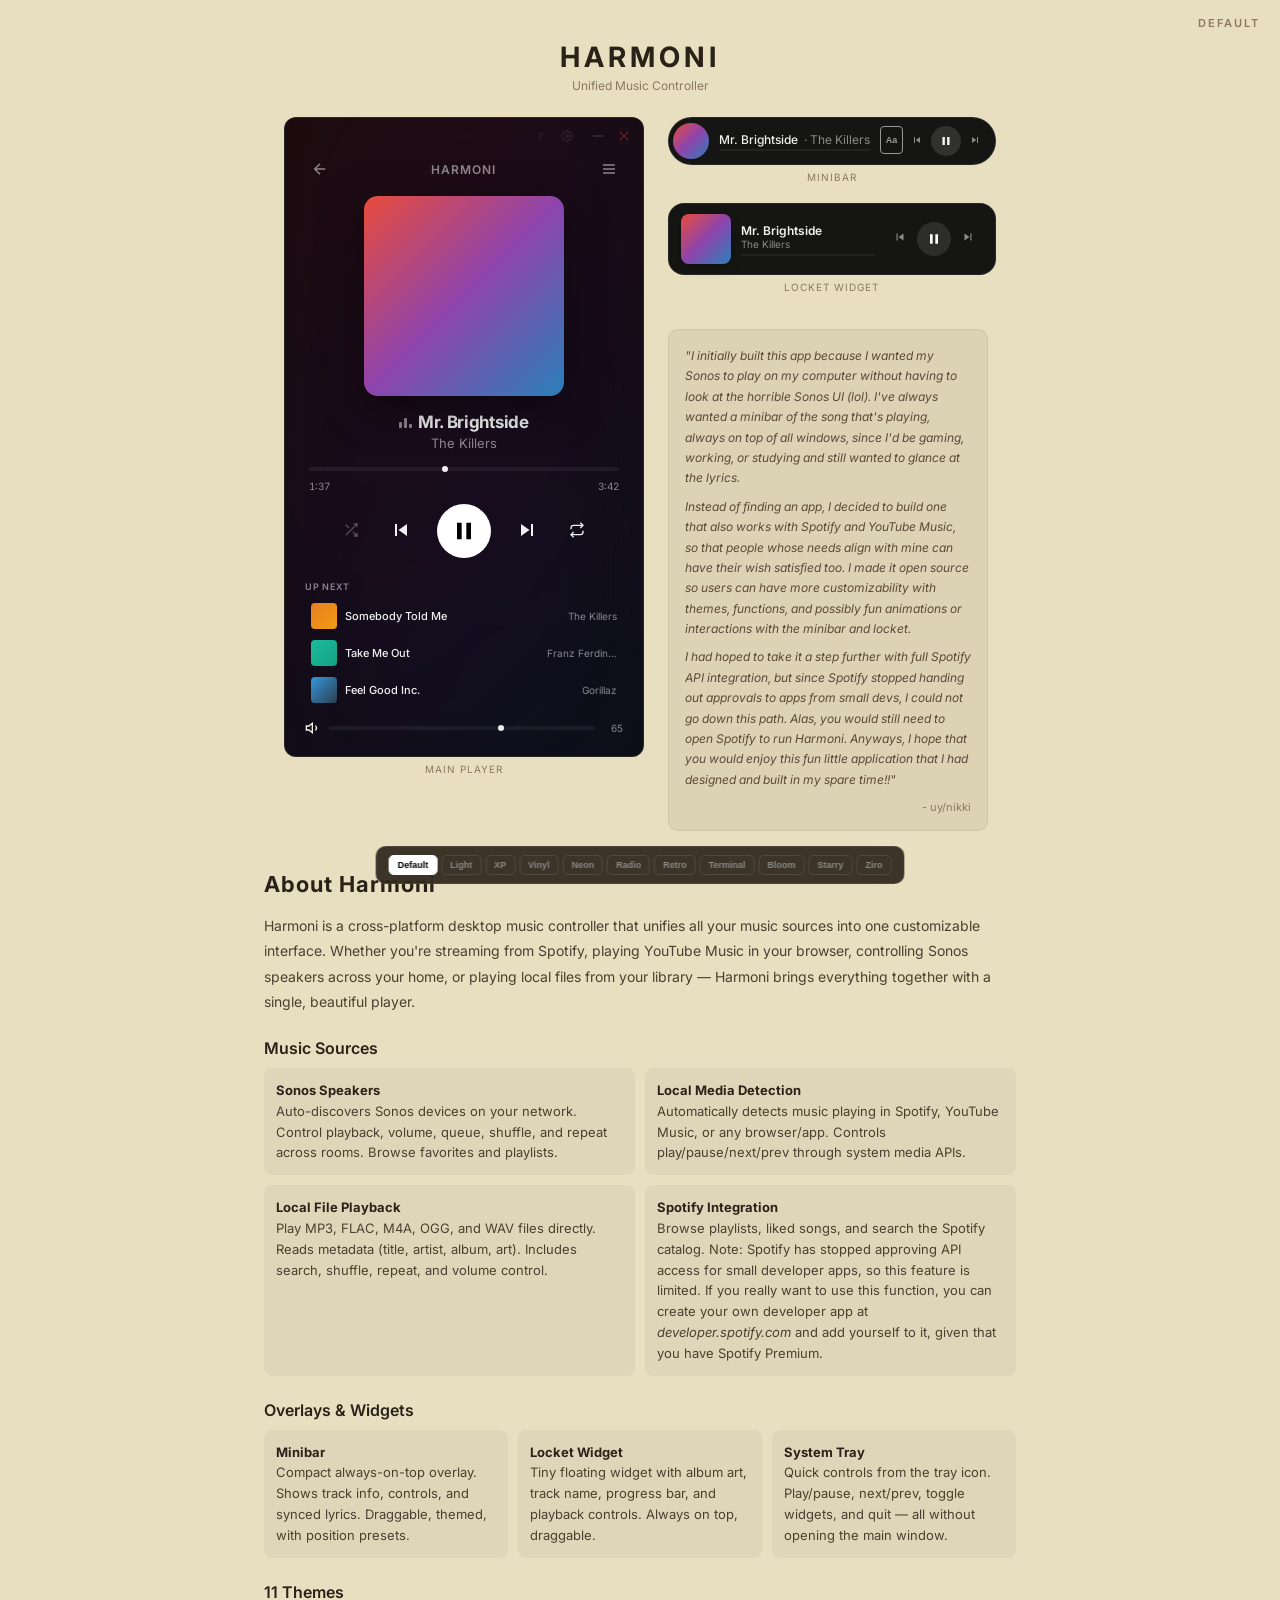
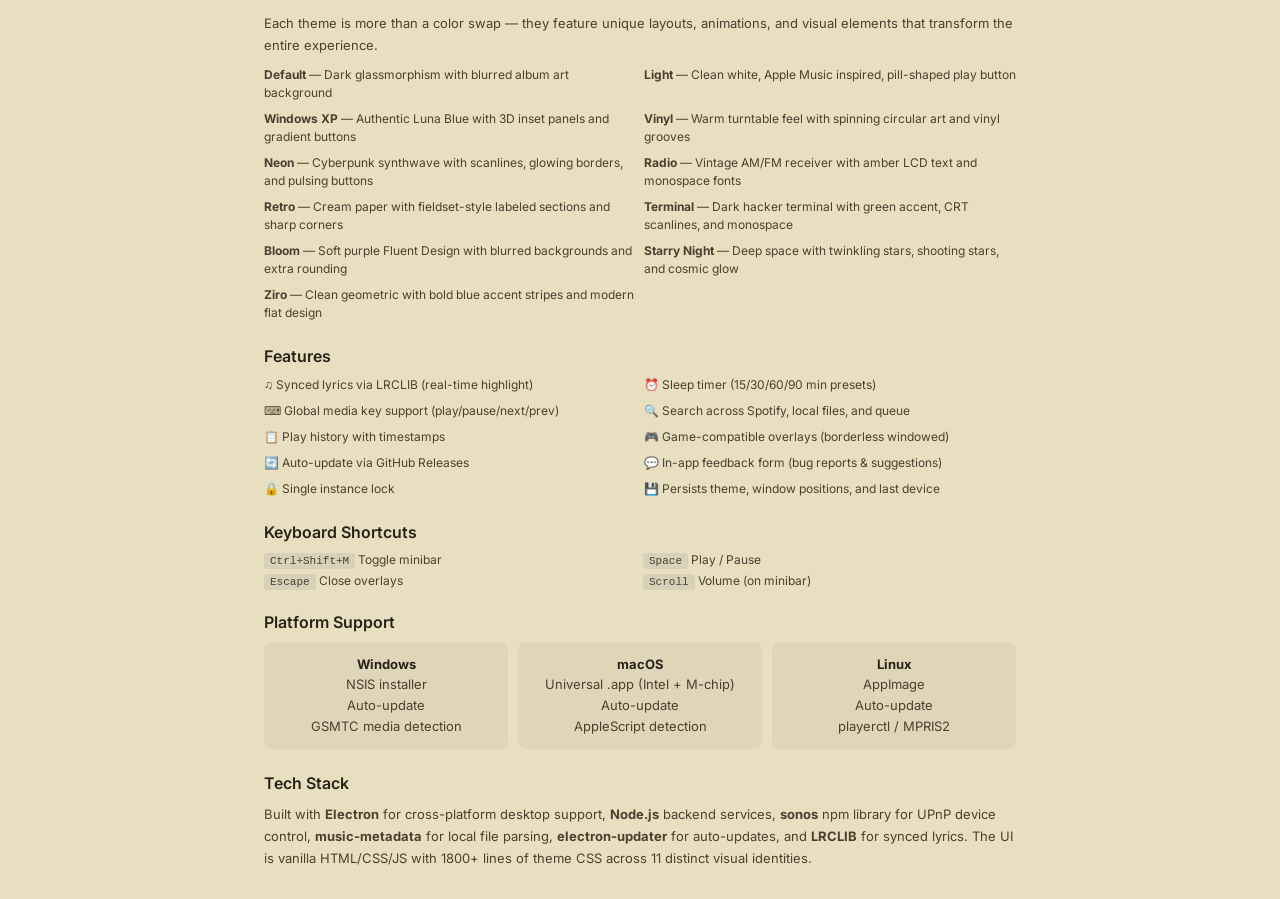
==== demo/index.html @ 30babdef "Add Harmoni project card and demo page - New project card for Harmoni cross-platform music controlle" ====
<!DOCTYPE html>
<html lang="en">
<head>
  <meta charset="UTF-8">
  <meta name="viewport" content="width=device-width, initial-scale=1.0">
  <title>Harmoni — Demo</title>
  <link rel="preconnect" href="https://fonts.googleapis.com">
  <link rel="preconnect" href="https://fonts.gstatic.com" crossorigin>
  <link href="https://fonts.googleapis.com/css2?family=Inter:wght@300;400;500;600;700&family=JetBrains+Mono:wght@400;500;600;700&display=swap" rel="stylesheet">
  <style>
    * { margin: 0; padding: 0; box-sizing: border-box; }

    :root {
      --bg: rgba(10,10,10,0.95); --surface: rgba(255,255,255,0.06); --surface-hover: rgba(255,255,255,0.1);
      --border: rgba(255,255,255,0.08); --text: #f0f0f0; --text-dim: rgba(255,255,255,0.5);
      --play-btn-bg: #fff; --play-btn-color: #000; --font-family: 'Inter', sans-serif;
      --art-radius: 14px; --bar-radius: 24px; --page-bg: #e8dfc0;
    }

    html, body { height: 100%; }
    body {
      font-family: var(--font-family); background: var(--page-bg); color: var(--text);
      display: flex; flex-direction: column; align-items: center;
      min-height: 100vh; padding: 40px 20px; transition: background 0.4s ease;
    }

    /* ── Branding ── */
    .brand { text-align: center; margin-bottom: 24px; }
    .brand h1 { font-size: 28px; font-weight: 700; letter-spacing: 4px; text-transform: uppercase; color: #2a2218; }
    .brand p { font-size: 12px; color: #8a7a60; margin-top: 4px; }

    /* ── Demo Layout ── */
    .demo-container { display: flex; gap: 24px; align-items: flex-start; flex-wrap: wrap; justify-content: center; }
    .demo-label { text-align: center; font-size: 10px; color: #8a7a60; margin-top: 6px; text-transform: uppercase; letter-spacing: 1px; }

    /* ── Transitions ── */
    .player, .minibar, .locket, .brand h1, .brand p, .demo-label {
      transition: all 0.35s ease;
    }

    /* ── Theme Name Display ── */
    .theme-display {
      position: fixed; top: 16px; right: 20px; font-size: 11px; font-weight: 600;
      color: #8a7a60; text-transform: uppercase; letter-spacing: 2px;
    }

    /* ── Main Player ── */
    .player {
      width: 360px; height: 640px; background: var(--bg); border: 1px solid var(--border);
      border-radius: 12px; display: flex; flex-direction: column; overflow: hidden;
      position: relative; backdrop-filter: blur(40px);
    }
    .player-bg {
      position: absolute; inset: 0; background: linear-gradient(135deg,#e74c3c,#8e44ad,#2980b9);
      filter: blur(80px) saturate(1.5) brightness(0.4); transform: scale(1.5); z-index: 0; opacity: 0.6;
    }
    .player-overlay { position: absolute; inset: 0; background: rgba(0,0,0,0.5); z-index: 1; }
    .player-content { position: relative; z-index: 2; display: flex; flex-direction: column; flex: 1; padding: 0 20px 20px; }

    .titlebar {
      display: flex; align-items: center; justify-content: flex-end; height: 36px; padding: 0 6px; flex-shrink: 0;
    }
    .titlebar-btn {
      width: 26px; height: 26px; border: none; background: none; color: var(--text-dim);
      border-radius: 6px; cursor: pointer; display: flex; align-items: center; justify-content: center;
      font-size: 10px; transition: all 0.12s;
    }
    .titlebar-btn:hover { background: var(--surface-hover); color: var(--text); }

    .player-header { display: flex; align-items: center; justify-content: space-between; padding-bottom: 4px; position: relative; }
    .room-name { font-size: 12px; font-weight: 600; color: var(--text-dim); text-transform: uppercase; letter-spacing: 1px; position: absolute; left: 50%; transform: translateX(-50%); }
    .icon-btn { background: none; border: none; color: var(--text-dim); cursor: pointer; padding: 6px; border-radius: 6px; display: flex; align-items: center; justify-content: center; transition: all 0.12s; }
    .icon-btn:hover { color: var(--text); background: var(--surface); }

    .album-art-wrapper { display: flex; justify-content: center; padding: 8px 0 16px; }
    .album-art { width: 200px; height: 200px; border-radius: var(--art-radius); overflow: hidden; box-shadow: 0 12px 40px rgba(0,0,0,0.5); position: relative; }
    .album-art-img { width: 100%; height: 100%; background: linear-gradient(135deg,#e74c3c,#8e44ad,#2980b9); }

    .track-info { text-align: center; padding: 0 8px 4px; }
    .track-title { font-size: 17px; font-weight: 700; letter-spacing: -0.3px; display: flex; align-items: center; justify-content: center; gap: 6px; }
    .track-artist { color: var(--text-dim); font-size: 13px; margin-top: 3px; }

    /* Equalizer bars */
    .eq-bars { display: flex; gap: 2px; align-items: flex-end; height: 12px; }
    .eq-bar { width: 3px; background: var(--text-dim); border-radius: 1px; animation: eq-bounce 0.8s ease-in-out infinite alternate; }
    .eq-bar:nth-child(1) { height: 6px; animation-delay: 0s; }
    .eq-bar:nth-child(2) { height: 10px; animation-delay: 0.2s; }
    .eq-bar:nth-child(3) { height: 4px; animation-delay: 0.4s; }
    @keyframes eq-bounce { 0% { transform: scaleY(0.4); } 100% { transform: scaleY(1); } }
    .paused .eq-bar { animation: none; transform: scaleY(0.3); }

    .progress-section { padding: 0 4px 12px; }
    .slider { -webkit-appearance: none; width: 100%; height: 4px; border-radius: 2px; background: var(--surface); outline: none; }
    .slider::-webkit-slider-thumb { -webkit-appearance: none; width: 6px; height: 6px; border-radius: 50%; background: var(--text); }
    .time-row { display: flex; justify-content: space-between; font-size: 10px; color: var(--text-dim); margin-top: 5px; font-variant-numeric: tabular-nums; }

    .controls { display: flex; align-items: center; justify-content: center; gap: 18px; padding-bottom: 16px; }
    .ctrl-btn { color: var(--text); cursor: pointer; background: none; border: none; padding: 6px; border-radius: 8px; transition: all 0.12s; }
    .ctrl-btn:hover { background: var(--surface); }
    .mode-btn { color: var(--text-dim); opacity: 0.5; cursor: pointer; background: none; border: none; padding: 6px; border-radius: 8px; }
    .mode-btn.active { color: var(--text); opacity: 1; }
    .play-btn {
      width: 54px; height: 54px; border-radius: 50%; background: var(--play-btn-bg); color: var(--play-btn-color);
      border: none; cursor: pointer; display: flex; align-items: center; justify-content: center; transition: all 0.15s;
    }
    .play-btn:hover { transform: scale(1.06); box-shadow: 0 4px 20px rgba(255,255,255,0.15); }

    .up-next { flex: 1; min-height: 0; overflow-y: auto; }
    .up-next-label { font-size: 9px; font-weight: 600; color: var(--text-dim); text-transform: uppercase; letter-spacing: 0.8px; }
    .up-next-list { margin-top: 5px; display: flex; flex-direction: column; gap: 3px; }
    .up-next-item { display: flex; align-items: center; gap: 8px; padding: 4px 6px; border-radius: 6px; cursor: pointer; transition: background 0.12s; }
    .up-next-item:hover { background: var(--surface-hover); }
    .up-next-item-art { width: 26px; height: 26px; border-radius: 4px; overflow: hidden; flex-shrink: 0; }
    .up-next-item-title { font-size: 11px; font-weight: 500; flex: 1; min-width: 0; white-space: nowrap; overflow: hidden; text-overflow: ellipsis; }
    .up-next-item-artist { font-size: 10px; color: var(--text-dim); max-width: 70px; white-space: nowrap; overflow: hidden; text-overflow: ellipsis; }

    .volume-section { display: flex; align-items: center; gap: 8px; margin-top: auto; }
    .vol-label { font-size: 10px; color: var(--text-dim); min-width: 20px; text-align: right; }

    /* ── Minibar ── */
    .minibar {
      height: 48px; display: flex; align-items: center; gap: 10px; padding: 0 6px 0 4px;
      background: var(--bg); border: 1px solid var(--border); border-radius: var(--bar-radius);
      position: relative; min-width: 320px; backdrop-filter: blur(30px); transition: all 0.35s;
    }
    .mini-art { width: 36px; height: 36px; border-radius: 50%; overflow: hidden; background: var(--surface); flex-shrink: 0; }
    .mini-art-img { width: 100%; height: 100%; background: linear-gradient(135deg,#e74c3c,#8e44ad,#2980b9); }
    .mini-info { flex: 1; min-width: 0; }
    .mini-text { font-size: 12px; font-weight: 500; white-space: nowrap; overflow: hidden; text-overflow: ellipsis; }
    .mini-text .artist { color: var(--text-dim); font-weight: 400; }
    .mini-progress { width: 100%; height: 2px; background: var(--surface); margin-top: 2px; border-radius: 1px; overflow: hidden; }
    .mini-progress-fill { height: 100%; width: 0%; background: rgba(255,255,255,0.5); border-radius: 1px; animation: progress-move 12s linear infinite; }
    @keyframes progress-move { 0% { width: 0%; } 100% { width: 100%; } }
    .mini-controls { display: flex; gap: 0; flex-shrink: 0; }
    .mini-btn { width: 28px; height: 28px; border: none; background: none; color: var(--text-dim); cursor: pointer; border-radius: 50%; display: flex; align-items: center; justify-content: center; transition: all 0.1s; }
    .mini-btn:hover { color: var(--text); background: var(--surface); }
    .mini-btn.play { width: 30px; height: 30px; color: #fff; background: rgba(255,255,255,0.12); }
    .mini-btn.aa { font-size: 9px; font-weight: 700; color: var(--text); border: 1.5px solid var(--text); border-radius: 4px; width: auto; padding: 2px 5px; opacity: 0.6; }

    /* ── Locket ── */
    .locket {
      display: flex; align-items: center; gap: 10px; padding: 10px 12px;
      background: var(--bg); border: 1px solid var(--border); border-radius: 16px;
      min-width: 260px; backdrop-filter: blur(30px); transition: all 0.35s;
    }
    .locket-art { width: 50px; height: 50px; border-radius: 8px; overflow: hidden; background: var(--surface); flex-shrink: 0; box-shadow: 0 4px 12px rgba(0,0,0,0.3); }
    .locket-art-img { width: 100%; height: 100%; background: linear-gradient(135deg,#e74c3c,#8e44ad,#2980b9); }
    .locket-info { flex: 1; min-width: 0; }
    .locket-title { font-size: 12px; font-weight: 600; white-space: nowrap; overflow: hidden; text-overflow: ellipsis; }
    .locket-artist { font-size: 10px; color: var(--text-dim); }
    .locket-progress { width: 100%; height: 2px; background: var(--surface); margin-top: 4px; border-radius: 1px; overflow: hidden; }
    .locket-progress-fill { height: 100%; width: 0%; background: var(--text-dim); border-radius: 1px; animation: progress-move 12s linear infinite; }
    .locket-controls { display: flex; gap: 2px; flex-shrink: 0; }
    .locket-btn { width: 30px; height: 30px; border: none; background: none; color: var(--text-dim); cursor: pointer; border-radius: 6px; display: flex; align-items: center; justify-content: center; }
    .locket-btn:hover { color: var(--text); background: rgba(255,255,255,0.1); }
    .locket-btn.play-sm { width: 34px; height: 34px; background: rgba(255,255,255,0.1); border-radius: 50%; color: #fff; }

    /* ── Theme Picker ── */
    .theme-picker-demo {
      position: fixed; bottom: 16px; left: 50%; transform: translateX(-50%);
      background: rgba(42,34,24,0.9); border: 1px solid rgba(255,255,255,0.1);
      border-radius: 10px; padding: 8px 12px; display: flex; gap: 4px;
      backdrop-filter: blur(20px); z-index: 100; flex-wrap: wrap; justify-content: center; max-width: 90%;
    }
    .theme-chip {
      padding: 4px 8px; border-radius: 5px; font-size: 9px; font-weight: 600;
      cursor: pointer; border: 1px solid rgba(255,255,255,0.1);
      background: none; color: #888; transition: all 0.15s; white-space: nowrap;
    }
    .theme-chip:hover { border-color: #fff; color: #fff; }
    .theme-chip.active { background: #fff; color: #000; border-color: #fff; }

    /* ── Animated Progress in Player ── */
    .player .slider { animation: slider-move 12s linear infinite; }
    @keyframes slider-move { 0% { --val: 0; } 100% { --val: 100; } }

    /* ── Scrollbar ── */
    ::-webkit-scrollbar { width: 3px; }
    ::-webkit-scrollbar-track { background: transparent; }
    ::-webkit-scrollbar-thumb { background: rgba(255,255,255,0.1); border-radius: 2px; }

    /* ── Responsive ── */
    @media (max-width: 800px) {
      .demo-container { flex-direction: column; align-items: center; }
      .player { width: 340px; height: 600px; }
      .minibar { min-width: 300px; }
      .locket { min-width: 240px; }
    }
    @media (max-width: 400px) {
      .player { width: 100%; }
      .minibar { min-width: 100%; }
      .locket { min-width: 100%; }
      body { padding: 10px; }
    }

    /* ══ THEMES ══ */

    /* ── Light ── */
    [data-theme="light"] { --bg: #f5f5f7; --surface: #e8e8ec; --surface-hover: #dddde2; --border: #d0d0d5; --text: #1a1a1a; --text-dim: #777; --play-btn-bg: #1a1a1a; --play-btn-color: #fff; --page-bg: #e8dfc0; }
    [data-theme="light"] .player-bg, [data-theme="light"] .player-overlay { display: none; }
    [data-theme="light"] .player { box-shadow: 0 4px 30px rgba(0,0,0,0.1); border-color: #c8c8cc; }
    [data-theme="light"] .album-art { width: 220px; height: 220px; box-shadow: 0 8px 30px rgba(0,0,0,0.12); border: none; }
    [data-theme="light"] .play-btn { border-radius: 16px; width: 72px; height: 44px; }
    [data-theme="light"] .track-info { border-bottom: 1px solid #e0e0e4; padding-bottom: 8px; margin-bottom: 4px; }
    [data-theme="light"] .controls { padding-bottom: 14px; border-bottom: 1px solid #e0e0e4; }
    [data-theme="light"] .ctrl-btn { color: #555; }
    [data-theme="light"] .mode-btn { color: #aaa; }
    [data-theme="light"] .mode-btn.active { color: #1a1a1a; }
    [data-theme="light"] .minibar { background: #fff; border-color: #d0d0d5; box-shadow: 0 2px 12px rgba(0,0,0,0.08); }
    [data-theme="light"] .locket { background: #fff; border-color: #d0d0d5; box-shadow: 0 2px 12px rgba(0,0,0,0.08); }
    [data-theme="light"] .locket-art { border-radius: 8px; }
    [data-theme="light"] .mini-btn.play { background: #1a1a1a; color: #fff; }
    [data-theme="light"] .locket-btn.play-sm { background: #1a1a1a; color: #fff; border-radius: 8px; }
    [data-theme="light"] .mini-btn.aa { color: #000; border-color: #000; }
    [data-theme="light"] .mini-progress-fill { background: #1a1a1a; }
    [data-theme="light"] .locket-progress-fill { background: #1a1a1a; }
    [data-theme="light"] .theme-picker-demo { background: rgba(255,255,255,0.95); border-color: #d0d0d5; }
    [data-theme="light"] .theme-chip { color: #666; border-color: #d0d0d5; }
    [data-theme="light"] .theme-chip.active { background: #1a1a1a; color: #fff; border-color: #1a1a1a; }

    /* ── Windows XP ── */
    [data-theme="xp"] { --bg: #ece9d8; --surface: #fff; --border: #aca899; --text: #000; --text-dim: #4a4a4a; --play-btn-bg: #316ac5; --play-btn-color: #fff; --font-family: 'Tahoma', sans-serif; --art-radius: 0; --bar-radius: 8px; --page-bg: #e8dfc0; }
    [data-theme="xp"] .player-bg, [data-theme="xp"] .player-overlay { display: none; }
    [data-theme="xp"] .titlebar { background: linear-gradient(180deg, #0997ff 0%, #0160d8 20%, #0054e3 50%, #0040c0 80%, #003bb5 100%); }
    [data-theme="xp"] .titlebar-btn { color: #fff; }
    [data-theme="xp"] .player { border: 3px solid #0054e3; border-radius: 8px 8px 4px 4px; box-shadow: 2px 2px 10px rgba(0,0,0,0.35); backdrop-filter: none; }
    [data-theme="xp"] .album-art { border: 2px solid #aca899; border-color: #808080 #fff #fff #808080; border-radius: 0; box-shadow: 1px 1px 0 #404040 inset, -1px -1px 0 #f0efe4 inset; }
    [data-theme="xp"] .play-btn { background: linear-gradient(180deg, #fff 0%, #ece9d8 45%, #d6d0c0 100%); color: #000; border: 1px solid #003399; border-radius: 4px; }
    [data-theme="xp"] .controls { border: 1px solid #d2cfbf; padding: 8px 0; background: linear-gradient(180deg, #f0ede0, #ece9d8); }
    [data-theme="xp"] .slider { background: #dddacc; border-radius: 0; }
    [data-theme="xp"] .slider::-webkit-slider-thumb { background: linear-gradient(180deg, #fff, #d6d0c0); border: 1px solid #808080; border-radius: 2px; width: 8px; height: 16px; }
    [data-theme="xp"] .minibar { background: #ece9d8; border: 2px solid #0054e3; border-radius: 4px; box-shadow: 2px 2px 6px rgba(0,0,0,0.25); backdrop-filter: none; }
    [data-theme="xp"] .locket { background: linear-gradient(180deg, #4a8ad4, #2060b0); border: none; border-radius: 4px; box-shadow: 2px 2px 6px rgba(0,0,0,0.25); }
    [data-theme="xp"] .locket-title { color: #fff; }
    [data-theme="xp"] .locket-artist { color: rgba(255,255,255,0.7); }
    [data-theme="xp"] .locket-btn { color: rgba(255,255,255,0.8); border-radius: 2px; }
    [data-theme="xp"] .locket-btn.play-sm { background: rgba(255,255,255,0.15); border: 1px solid rgba(255,255,255,0.25); border-radius: 2px; }
    [data-theme="xp"] .mini-btn.aa { color: #000; border-color: #000; }
    [data-theme="xp"] .mini-btn.play { background: linear-gradient(180deg, #fff, #d6d0c0); color: #000; border: 1px solid #aca899; border-radius: 3px; }
    [data-theme="xp"] .mini-progress-fill { background: #316ac5; }

    /* ── Vinyl ── */
    [data-theme="vinyl"] { --bg: #2c2218; --surface: #3d3127; --border: #5a4a3a; --text: #f0e0c8; --text-dim: #a08868; --play-btn-bg: #c8a06e; --play-btn-color: #2c2218; --font-family: 'Georgia', serif; --art-radius: 50%; --page-bg: #e8dfc0; }
    [data-theme="vinyl"] .track-title { font-style: italic; font-size: 17px; }
    [data-theme="vinyl"] .track-artist { font-style: italic; }
    [data-theme="vinyl"] .album-art { animation: vinyl-spin 4s linear infinite; border: 4px solid #4a3d32; box-shadow: 0 0 40px rgba(200,160,110,0.08), 0 8px 24px rgba(0,0,0,0.5); }
    @keyframes vinyl-spin { to { transform: rotate(360deg); } }
    [data-theme="vinyl"] .album-art::after { content: ''; position: absolute; inset: 0; border-radius: 50%; background: radial-gradient(circle, transparent 18%, rgba(0,0,0,0.15) 19%, transparent 20%, transparent 38%, rgba(0,0,0,0.08) 39%, transparent 40%, transparent 58%, rgba(0,0,0,0.05) 59%, transparent 60%); pointer-events: none; }
    [data-theme="vinyl"] .album-art::before { content: ''; position: absolute; width: 16px; height: 16px; border-radius: 50%; background: #2c2218; border: 2px solid #5a4a3a; top: 50%; left: 50%; transform: translate(-50%,-50%); z-index: 2; pointer-events: none; }
    [data-theme="vinyl"] .up-next { display: none; }
    [data-theme="vinyl"] .volume-section { margin-top: 12px; }
    [data-theme="vinyl"] .minibar { background: #2c2218; border-color: #5a4a3a; }
    [data-theme="vinyl"] .locket { background: #2c2218; border-color: #5a4a3a; }
    [data-theme="vinyl"] .locket-art { border-radius: 50%; border: 2px solid #5a4a3a; }
    [data-theme="vinyl"] .mini-art { border: 2px solid #5a4a3a; }
    [data-theme="vinyl"] .mini-btn.play { background: #c8a06e; color: #2c2218; }
    [data-theme="vinyl"] .locket-btn.play-sm { background: #c8a06e; color: #2c2218; }
    [data-theme="vinyl"] .mini-progress-fill { background: #c8a06e; }

    /* ── Neon ── */
    [data-theme="neon"] { --bg: #08000f; --surface: #1a0a2a; --border: #3a1a55; --text: #fff; --text-dim: #66cccc; --play-btn-bg: #ff00ff; --play-btn-color: #000; --page-bg: #e8dfc0; }
    [data-theme="neon"] .player { border-color: #4400aa; box-shadow: 0 0 30px rgba(255,0,255,0.08), 0 0 60px rgba(0,255,255,0.04); }
    [data-theme="neon"] .player::after { content: ''; position: absolute; inset: 0; z-index: 3; background: repeating-linear-gradient(0deg, transparent 0px, transparent 2px, rgba(0,0,0,0.15) 2px, rgba(0,0,0,0.15) 4px); pointer-events: none; border-radius: inherit; }
    [data-theme="neon"] .play-btn { box-shadow: 0 0 20px rgba(255,0,255,0.5), 0 0 40px rgba(255,0,255,0.2); animation: neon-pulse 2s ease-in-out infinite; }
    @keyframes neon-pulse { 0%,100% { box-shadow: 0 0 20px rgba(255,0,255,0.5), 0 0 40px rgba(255,0,255,0.2); } 50% { box-shadow: 0 0 30px rgba(255,0,255,0.7), 0 0 60px rgba(255,0,255,0.3); } }
    [data-theme="neon"] .track-title { text-transform: uppercase; letter-spacing: 2px; font-size: 15px; text-shadow: 0 0 10px rgba(0,255,255,0.4); }
    [data-theme="neon"] .track-artist { color: #ff66ff; }
    [data-theme="neon"] .album-art { border: 1px solid #6600cc; animation: neon-art-glow 3s ease-in-out infinite; }
    @keyframes neon-art-glow { 0%,100% { box-shadow: 0 0 20px rgba(0,255,255,0.1), 0 0 40px rgba(255,0,255,0.06); } 50% { box-shadow: 0 0 30px rgba(0,255,255,0.2), 0 0 60px rgba(255,0,255,0.1); } }
    [data-theme="neon"] .mode-btn.active { color: #00ffff; text-shadow: 0 0 8px #00ffff; }
    [data-theme="neon"] .controls { gap: 24px; }
    [data-theme="neon"] .slider::-webkit-slider-thumb { background: #00ffff; box-shadow: 0 0 6px #00ffff; }
    [data-theme="neon"] .minibar { background: #08000f; border-color: #6600cc; box-shadow: 0 0 15px rgba(255,0,255,0.1); animation: neon-bar-glow 3s ease-in-out infinite; }
    @keyframes neon-bar-glow { 0%,100% { box-shadow: 0 0 12px rgba(255,0,255,0.1); } 50% { box-shadow: 0 0 18px rgba(255,0,255,0.18); } }
    [data-theme="neon"] .locket { background: #08000f; border-color: #6600cc; box-shadow: 0 0 12px rgba(255,0,255,0.1); }
    [data-theme="neon"] .mini-btn.play { background: #ff00ff; color: #000; box-shadow: 0 0 10px rgba(255,0,255,0.4); }
    [data-theme="neon"] .locket-btn.play-sm { background: #ff00ff; color: #000; box-shadow: 0 0 8px rgba(255,0,255,0.4); }
    [data-theme="neon"] .mini-progress-fill { background: #00ffff; box-shadow: 0 0 4px #00ffff; }
    [data-theme="neon"] .mini-text { text-shadow: 0 0 6px rgba(0,255,255,0.3); }
    [data-theme="neon"] .locket-title { text-transform: uppercase; letter-spacing: 1px; font-size: 11px; text-shadow: 0 0 6px rgba(0,255,255,0.3); }
    [data-theme="neon"] .locket-artist { color: #ff66ff; }

    /* ── Radio ── */
    [data-theme="radio"] { --bg: #1c1410; --surface: #2e2218; --border: #4a3828; --text: #ffd599; --text-dim: #a08050; --play-btn-bg: #d4900a; --play-btn-color: #1c1410; --font-family: 'Georgia', serif; --art-radius: 50%; --page-bg: #e8dfc0; }
    [data-theme="radio"] .player { background: linear-gradient(180deg, #2a1e14, #1c1410); }
    [data-theme="radio"] .track-title { font-family: 'Courier New', monospace; letter-spacing: 1px; text-shadow: 0 0 8px rgba(255,200,100,0.2); color: #ffcc66; }
    [data-theme="radio"] .track-artist { font-family: 'Courier New', monospace; }
    [data-theme="radio"] .time-row { font-family: 'Courier New', monospace; color: #806030; }
    [data-theme="radio"] .album-art { border: 3px solid #4a3828; box-shadow: 0 0 30px rgba(255,180,60,0.06), inset 0 0 20px rgba(0,0,0,0.3); }
    [data-theme="radio"] .slider { background: #3a2c20; height: 6px; }
    [data-theme="radio"] .slider::-webkit-slider-thumb { background: #ffb43c; box-shadow: 0 0 4px rgba(255,180,60,0.4); width: 6px; height: 14px; border-radius: 2px; }
    [data-theme="radio"] .minibar { background: #1c1410; border-color: #4a3828; }
    [data-theme="radio"] .mini-text { font-family: 'Courier New', monospace; text-shadow: 0 0 4px rgba(255,200,100,0.15); }
    [data-theme="radio"] .locket { background: linear-gradient(180deg, #2a1e14, #1c1410); border-color: #4a3828; box-shadow: inset 0 1px 0 rgba(255,180,60,0.05), 0 4px 12px rgba(0,0,0,0.4); }
    [data-theme="radio"] .locket-title { font-family: 'Courier New', monospace; color: #ffcc66; text-shadow: 0 0 4px rgba(255,200,100,0.15); }
    [data-theme="radio"] .locket-artist { font-family: 'Courier New', monospace; }
    [data-theme="radio"] .mini-btn.play { background: #d4900a; color: #1c1410; }
    [data-theme="radio"] .locket-btn.play-sm { background: #d4900a; color: #1c1410; box-shadow: 0 0 6px rgba(255,180,60,0.15); }
    [data-theme="radio"] .mini-progress-fill { background: #ffb43c; box-shadow: 0 0 4px rgba(255,180,60,0.3); }

    /* ── Retro ── */
    [data-theme="retro"] { --bg: #FFF5D5; --surface: #f0e8c8; --border: #000; --text: #000; --text-dim: #555; --play-btn-bg: #000; --play-btn-color: #FFF5D5; --font-family: 'JetBrains Mono', monospace; --art-radius: 50%; --bar-radius: 0; --page-bg: #e8dfc0; }
    [data-theme="retro"] .player-bg, [data-theme="retro"] .player-overlay { display: none; }
    [data-theme="retro"] .player { border: 2px solid #000; border-radius: 0; backdrop-filter: none; }
    [data-theme="retro"] .play-btn { border-radius: 0; box-shadow: none; }
    [data-theme="retro"] .controls { border: 1px solid #000; padding: 8px 0; margin: 0 -4px 8px; position: relative; }
    [data-theme="retro"] .controls::before { content: 'Playing'; position: absolute; top: -8px; left: 12px; background: #FFF5D5; padding: 0 6px; font-size: 9px; text-transform: uppercase; letter-spacing: 2px; color: #555; }
    [data-theme="retro"] .up-next { border: 1px solid #000; padding: 10px 8px 8px; margin: 0 -4px; position: relative; }
    [data-theme="retro"] .up-next::before { content: 'Up Next'; position: absolute; top: -8px; left: 10px; background: #FFF5D5; padding: 0 6px; font-size: 9px; text-transform: uppercase; letter-spacing: 2px; color: #555; }
    [data-theme="retro"] .up-next-label { display: none; }
    [data-theme="retro"] .track-info { border-bottom: 1px solid #000; padding-bottom: 6px; }
    [data-theme="retro"] .album-art { border: 2px solid #000; }
    [data-theme="retro"] .slider { border-radius: 0; }
    [data-theme="retro"] .slider::-webkit-slider-thumb { border-radius: 0; background: #000; }
    [data-theme="retro"] .icon-btn { border-radius: 0; }
    [data-theme="retro"] .ctrl-btn { border-radius: 0; }
    [data-theme="retro"] .up-next-item-art { border-radius: 0; }
    [data-theme="retro"] .minibar { background: #FFF5D5; border: 2px solid #000; border-radius: 0; backdrop-filter: none; }
    [data-theme="retro"] .locket { background: #FFF5D5; border: 2px solid #000; border-radius: 0; backdrop-filter: none; }
    [data-theme="retro"] .mini-btn.play { background: #000; color: #FFF5D5; border-radius: 0; }
    [data-theme="retro"] .locket-btn.play-sm { background: #000; color: #FFF5D5; border-radius: 0; }
    [data-theme="retro"] .locket-art { border-radius: 0; }
    [data-theme="retro"] .mini-btn.aa { color: #000; border-color: #000; border-radius: 0; }
    [data-theme="retro"] .mini-progress-fill { background: #000; border-radius: 0; }
    [data-theme="retro"] .locket-progress-fill { background: #000; }

    /* ── Terminal ── */
    [data-theme="terminal"] { --bg: #0a0a0a; --surface: #141414; --border: #1db954; --text: #1db954; --text-dim: #0d8a3a; --play-btn-bg: #1db954; --play-btn-color: #000; --font-family: 'JetBrains Mono', monospace; --art-radius: 0; --bar-radius: 0; --page-bg: #e8dfc0; }
    [data-theme="terminal"] .player { border: 1px solid #1db954; border-radius: 0; backdrop-filter: none; box-shadow: 0 0 20px rgba(29,185,84,0.05); }
    [data-theme="terminal"] .player-bg, [data-theme="terminal"] .player-overlay { display: none; }
    [data-theme="terminal"] .player::after { content: ''; position: absolute; inset: 0; z-index: 3; background: repeating-linear-gradient(0deg, transparent 0px, transparent 2px, rgba(0,0,0,0.1) 2px, rgba(0,0,0,0.1) 4px); pointer-events: none; border-radius: inherit; }
    [data-theme="terminal"] .album-art::after { content: ''; position: absolute; inset: 0; background: repeating-linear-gradient(0deg, transparent 0px, transparent 1px, rgba(0,0,0,0.15) 1px, rgba(0,0,0,0.15) 2px); pointer-events: none; }
    [data-theme="terminal"] .track-title { text-shadow: 0 0 8px rgba(29,185,84,0.3); }
    [data-theme="terminal"] .play-btn { box-shadow: 0 0 10px rgba(29,185,84,0.2); border-radius: 0; }
    [data-theme="terminal"] .play-btn:hover { box-shadow: 0 0 20px rgba(29,185,84,0.4); }
    [data-theme="terminal"] .mode-btn.active { color: #1db954; text-shadow: 0 0 6px rgba(29,185,84,0.4); }
    [data-theme="terminal"] .slider::-webkit-slider-thumb { background: #1db954; border-radius: 0; box-shadow: 0 0 4px rgba(29,185,84,0.3); }
    [data-theme="terminal"] .controls { border: 1px solid #1a3a1a; }
    [data-theme="terminal"] .minibar { background: #0a0a0a; border: 1px solid #1db954; border-radius: 0; backdrop-filter: none; box-shadow: 0 0 10px rgba(29,185,84,0.05); }
    [data-theme="terminal"] .mini-text { text-shadow: 0 0 4px rgba(29,185,84,0.2); text-transform: uppercase; letter-spacing: 0.5px; }
    [data-theme="terminal"] .locket { background: #0a0a0a; border: 1px solid #1db954; border-radius: 0; backdrop-filter: none; box-shadow: 0 0 10px rgba(29,185,84,0.05); }
    [data-theme="terminal"] .locket-title { text-shadow: 0 0 4px rgba(29,185,84,0.2); text-transform: uppercase; letter-spacing: 0.5px; }
    [data-theme="terminal"] .mini-btn.play { background: #1db954; color: #000; border-radius: 0; box-shadow: 0 0 6px rgba(29,185,84,0.2); }
    [data-theme="terminal"] .locket-btn.play-sm { background: #1db954; color: #000; border-radius: 0; box-shadow: 0 0 6px rgba(29,185,84,0.2); }
    [data-theme="terminal"] .mini-progress-fill { background: #1db954; box-shadow: 0 0 4px rgba(29,185,84,0.3); }
    [data-theme="terminal"] .locket-art { border-radius: 0; }

    /* ── Bloom ── */
    [data-theme="bloom"] { --bg: #1a1028; --surface: #2a1e3a; --border: #4a3a5a; --text: #e8daf0; --text-dim: #9888aa; --play-btn-bg: #c4a0e8; --play-btn-color: #1a1028; --art-radius: 20px; --page-bg: #e8dfc0; }
    [data-theme="bloom"] .album-art { border-radius: 20px; border: none; box-shadow: 0 12px 40px rgba(196,160,232,0.12); }
    [data-theme="bloom"] .play-btn { box-shadow: 0 4px 20px rgba(196,160,232,0.2); }
    [data-theme="bloom"] .play-btn:hover { box-shadow: 0 6px 28px rgba(196,160,232,0.35); }
    [data-theme="bloom"] .track-artist { color: #c4a0e8; }
    [data-theme="bloom"] .minibar { background: rgba(26,16,40,0.9); border-color: rgba(196,160,232,0.15); border-radius: 28px; box-shadow: 0 4px 20px rgba(196,160,232,0.08); }
    [data-theme="bloom"] .mini-art { border-radius: 14px; }
    [data-theme="bloom"] .locket { background: rgba(26,16,40,0.9); border-color: rgba(196,160,232,0.15); border-radius: 20px; box-shadow: 0 4px 16px rgba(196,160,232,0.06); }
    [data-theme="bloom"] .locket-art { border-radius: 12px; box-shadow: 0 2px 8px rgba(196,160,232,0.1); }
    [data-theme="bloom"] .mini-btn.play { background: #c4a0e8; color: #1a1028; box-shadow: 0 2px 10px rgba(196,160,232,0.2); }
    [data-theme="bloom"] .locket-btn.play-sm { background: #c4a0e8; color: #1a1028; box-shadow: 0 2px 8px rgba(196,160,232,0.2); }
    [data-theme="bloom"] .mini-progress-fill { background: #c4a0e8; }
    [data-theme="bloom"] .up-next-item:hover { border-radius: 8px; }

    /* ── Starry Night ── */
    [data-theme="starry"] { --bg: #0a0a2e; --surface: #151540; --border: #2a2a60; --text: #e8e8ff; --text-dim: #8888bb; --play-btn-bg: #fff; --play-btn-color: #0a0a2e; --page-bg: #e8dfc0; }
    [data-theme="starry"] .player {
      background: radial-gradient(ellipse at 20% 50%, #12124a, #0a0a2e, #06061a);
      position: relative; overflow: hidden;
    }
    [data-theme="starry"] .player-bg, [data-theme="starry"] .player-overlay { display: none; }
    [data-theme="starry"] .player::before {
      content: ''; position: absolute; inset: 0; z-index: 0;
      background-image: radial-gradient(1px 1px at 10% 15%, #fff 50%, transparent 100%), radial-gradient(1px 1px at 25% 35%, #aaccff 50%, transparent 100%), radial-gradient(1px 1px at 40% 10%, #fff 50%, transparent 100%), radial-gradient(1px 1px at 55% 80%, #ffaacc 50%, transparent 100%), radial-gradient(1px 1px at 70% 25%, #fff 50%, transparent 100%), radial-gradient(1px 1px at 85% 60%, #aaccff 50%, transparent 100%), radial-gradient(1px 1px at 15% 70%, #fff 50%, transparent 100%), radial-gradient(1px 1px at 60% 45%, #fff 50%, transparent 100%), radial-gradient(1.5px 1.5px at 45% 55%, #ffaacc 50%, transparent 100%), radial-gradient(1px 1px at 90% 85%, #aaccff 50%, transparent 100%);
      animation: starry-twinkle 4s ease-in-out infinite alternate; pointer-events: none;
    }
    @keyframes starry-twinkle { 0% { opacity: 0.6; } 50% { opacity: 1; } 100% { opacity: 0.7; } }
    [data-theme="starry"] .player::after { content: ''; position: absolute; width: 80px; height: 1px; background: linear-gradient(90deg, transparent, #fff, transparent); top: 15%; left: -80px; animation: shoot-player 6s linear infinite 2s; z-index: 0; pointer-events: none; }
    @keyframes shoot-player { 0% { left: -80px; top: 12%; opacity: 0; } 5% { opacity: 1; } 30% { left: 110%; top: 35%; opacity: 0; } 100% { left: 110%; opacity: 0; } }
    [data-theme="starry"] .play-btn { box-shadow: 0 0 20px rgba(255,255,255,0.15); }
    [data-theme="starry"] .play-btn:hover { box-shadow: 0 0 30px rgba(255,255,255,0.25); }
    [data-theme="starry"] .album-art { box-shadow: 0 8px 30px rgba(0,0,0,0.5), 0 0 40px rgba(170,204,255,0.05); }
    [data-theme="starry"] .slider::-webkit-slider-thumb { box-shadow: 0 0 6px rgba(255,255,255,0.3); }
    [data-theme="starry"] .track-artist { color: #aaccff; }
    [data-theme="starry"] .minibar {
      background: radial-gradient(1px 1px at 10% 30%, #fff 50%, transparent 100%), radial-gradient(1px 1px at 40% 70%, #aaccff 50%, transparent 100%), radial-gradient(1px 1px at 70% 20%, #fff 50%, transparent 100%), radial-gradient(1px 1px at 90% 60%, #ffaacc 50%, transparent 100%), #0a0a2e;
      border-color: #2a2a60; overflow: visible;
    }
    [data-theme="starry"] .locket {
      background: radial-gradient(1px 1px at 15% 40%, #fff 50%, transparent 100%), radial-gradient(1px 1px at 55% 75%, #aaccff 50%, transparent 100%), radial-gradient(1px 1px at 85% 25%, #fff 50%, transparent 100%), #0a0a2e;
      border-color: #2a2a60;
    }
    [data-theme="starry"] .minibar::after { content: ''; position: absolute; width: 40px; height: 1px; background: linear-gradient(90deg, transparent, #fff, transparent); top: 30%; left: -40px; animation: shoot 5s linear infinite 1.5s; pointer-events: none; }
    @keyframes shoot { 0% { left: -40px; top: 25%; opacity: 0; } 5% { opacity: 1; } 35% { left: 110%; top: 75%; opacity: 0; } 100% { left: 110%; opacity: 0; } }
    [data-theme="starry"] .mini-btn.play { box-shadow: 0 0 8px rgba(255,255,255,0.15); }
    [data-theme="starry"] .mini-progress-fill { background: #aaccff; box-shadow: 0 0 4px rgba(170,204,255,0.3); }

    /* ── Ziro ── */
    [data-theme="ziro"] { --bg: #1a1a2e; --surface: #22223a; --border: #3a3a5e; --text: #e8e8f0; --text-dim: #8888aa; --play-btn-bg: #15a4ef; --play-btn-color: #fff; --art-radius: 8px; --page-bg: #e8dfc0; }
    [data-theme="ziro"] .player { border: none; box-shadow: 0 4px 20px rgba(0,0,0,0.3); }
    [data-theme="ziro"] .titlebar { border-bottom: 3px solid #15a4ef; }
    [data-theme="ziro"] .play-btn { border-radius: 8px; width: 54px; height: 54px; box-shadow: 0 2px 12px rgba(21,164,239,0.2); }
    [data-theme="ziro"] .play-btn:hover { box-shadow: 0 4px 20px rgba(21,164,239,0.35); }
    [data-theme="ziro"] .player-bg, [data-theme="ziro"] .player-overlay { display: none; }
    [data-theme="ziro"] .track-artist { color: #15a4ef; }
    [data-theme="ziro"] .controls { border-top: 2px solid #15a4ef; padding-top: 10px; }
    [data-theme="ziro"] .up-next { border-left: 3px solid #15a4ef; padding-left: 10px; }
    [data-theme="ziro"] .slider { height: 5px; }
    [data-theme="ziro"] .minibar { background: #1a1a2e; border: none; border-radius: 10px; box-shadow: 0 2px 10px rgba(0,0,0,0.3); overflow: hidden; }
    [data-theme="ziro"] .minibar::before { content: ''; position: absolute; top: 0; left: 0; right: 0; height: 3px; background: #15a4ef; }
    [data-theme="ziro"] .locket { background: #1a1a2e; border: none; border-radius: 10px; box-shadow: 0 2px 10px rgba(0,0,0,0.3); overflow: hidden; position: relative; }
    [data-theme="ziro"] .locket::before { content: ''; position: absolute; top: 0; left: 0; right: 0; height: 3px; background: #15a4ef; }
    [data-theme="ziro"] .mini-btn.play { background: #15a4ef; color: #fff; border-radius: 6px; }
    [data-theme="ziro"] .locket-btn.play-sm { background: #15a4ef; color: #fff; border-radius: 6px; }
    [data-theme="ziro"] .mini-progress-fill { background: #15a4ef; }
    [data-theme="ziro"] .track-artist { color: #15a4ef; }
  </style>
</head>
<body>
  <!-- Branding -->
  <div class="brand">
    <h1>Harmoni</h1>
    <p>Unified Music Controller</p>
  </div>

  <!-- Theme Display -->
  <div class="theme-display" id="theme-display">DEFAULT</div>

  <div class="demo-container">
    <!-- Main Player -->
    <div>
      <div class="player" id="player">
        <div class="player-bg"></div>
        <div class="player-overlay"></div>
        <div class="titlebar">
          <div class="titlebar-btn">?</div>
          <div class="titlebar-btn"><svg width="12" height="12" viewBox="0 0 24 24" fill="none" stroke="currentColor" stroke-width="2"><circle cx="12" cy="12" r="3"/><path d="M19.4 15a1.65 1.65 0 0 0 .33 1.82l.06.06a2 2 0 0 1-2.83 2.83l-.06-.06a1.65 1.65 0 0 0-1.82-.33 1.65 1.65 0 0 0-1 1.51V21a2 2 0 0 1-4 0v-.09A1.65 1.65 0 0 0 9 19.4a1.65 1.65 0 0 0-1.82.33l-.06.06a2 2 0 0 1-2.83-2.83l.06-.06A1.65 1.65 0 0 0 4.68 15a1.65 1.65 0 0 0-1.51-1H3a2 2 0 0 1 0-4h.09A1.65 1.65 0 0 0 4.6 9a1.65 1.65 0 0 0-.33-1.82l-.06-.06a2 2 0 0 1 2.83-2.83l.06.06A1.65 1.65 0 0 0 9 4.68a1.65 1.65 0 0 0 1-1.51V3a2 2 0 0 1 4 0v.09a1.65 1.65 0 0 0 1 1.51 1.65 1.65 0 0 0 1.82-.33l.06-.06a2 2 0 0 1 2.83 2.83l-.06.06A1.65 1.65 0 0 0 19.4 9a1.65 1.65 0 0 0 1.51 1H21a2 2 0 0 1 0 4h-.09a1.65 1.65 0 0 0-1.51 1z"/></svg></div>
          <span style="width:1px;height:10px;background:var(--border);margin:0 2px;align-self:center"></span>
          <div class="titlebar-btn"><svg width="10" height="10" viewBox="0 0 12 12"><rect y="5" width="12" height="2" fill="currentColor"/></svg></div>
          <div class="titlebar-btn" style="color:#e74c3c"><svg width="10" height="10" viewBox="0 0 12 12" fill="currentColor"><path d="M1.41 0L0 1.41 4.59 6 0 10.59 1.41 12 6 7.41 10.59 12 12 10.59 7.41 6 12 1.41 10.59 0 6 4.59z"/></svg></div>
        </div>
        <div class="player-content">
          <div class="player-header">
            <div class="icon-btn"><svg width="18" height="18" viewBox="0 0 24 24" fill="none" stroke="currentColor" stroke-width="2"><path d="M19 12H5M12 19l-7-7 7-7"/></svg></div>
            <span class="room-name">Harmoni</span>
            <div class="icon-btn"><svg width="16" height="16" viewBox="0 0 24 24" fill="none" stroke="currentColor" stroke-width="2"><line x1="3" y1="12" x2="21" y2="12"/><line x1="3" y1="6" x2="21" y2="6"/><line x1="3" y1="18" x2="21" y2="18"/></svg></div>
          </div>
          <div class="album-art-wrapper">
            <div class="album-art"><div class="album-art-img"></div></div>
          </div>
          <div class="track-info">
            <h2 class="track-title">
              <div class="eq-bars" id="eq-bars"><div class="eq-bar"></div><div class="eq-bar"></div><div class="eq-bar"></div></div>
              Mr. Brightside
            </h2>
            <p class="track-artist">The Killers</p>
          </div>
          <div class="progress-section">
            <input type="range" class="slider" id="progress-slider" min="0" max="100" value="42" disabled>
            <div class="time-row"><span id="time-cur">1:28</span><span>3:42</span></div>
          </div>
          <div class="controls">
            <button class="mode-btn"><svg width="16" height="16" viewBox="0 0 24 24" fill="none" stroke="currentColor" stroke-width="2"><polyline points="16 3 21 3 21 8"/><line x1="4" y1="20" x2="21" y2="3"/><polyline points="21 16 21 21 16 21"/><line x1="15" y1="15" x2="21" y2="21"/><line x1="4" y1="4" x2="9" y2="9"/></svg></button>
            <button class="ctrl-btn"><svg width="24" height="24" viewBox="0 0 24 24" fill="currentColor"><path d="M6 6h2v12H6zm3.5 6l8.5 6V6z"/></svg></button>
            <button class="play-btn" id="play-btn"><svg id="play-icon" width="28" height="28" viewBox="0 0 24 24" fill="currentColor"><path d="M6 19h4V5H6v14zm8-14v14h4V5h-4z"/></svg><svg id="pause-icon" width="28" height="28" viewBox="0 0 24 24" fill="currentColor" style="display:none"><path d="M8 5v14l11-7z"/></svg></button>
            <button class="ctrl-btn"><svg width="24" height="24" viewBox="0 0 24 24" fill="currentColor"><path d="M6 18l8.5-6L6 6v12zM16 6v12h2V6h-2z"/></svg></button>
            <button class="mode-btn active"><svg width="16" height="16" viewBox="0 0 24 24" fill="none" stroke="currentColor" stroke-width="2"><polyline points="17 1 21 5 17 9"/><path d="M3 11V9a4 4 0 0 1 4-4h14"/><polyline points="7 23 3 19 7 15"/><path d="M21 13v2a4 4 0 0 1-4 4H3"/></svg></button>
          </div>
          <div class="up-next">
            <span class="up-next-label">Up Next</span>
            <div class="up-next-list">
              <div class="up-next-item"><div class="up-next-item-art"><div style="width:100%;height:100%;background:linear-gradient(135deg,#e67e22,#f39c12)"></div></div><span class="up-next-item-title">Somebody Told Me</span><span class="up-next-item-artist">The Killers</span></div>
              <div class="up-next-item"><div class="up-next-item-art"><div style="width:100%;height:100%;background:linear-gradient(135deg,#1abc9c,#16a085)"></div></div><span class="up-next-item-title">Take Me Out</span><span class="up-next-item-artist">Franz Ferdinand</span></div>
              <div class="up-next-item"><div class="up-next-item-art"><div style="width:100%;height:100%;background:linear-gradient(135deg,#3498db,#2c3e50)"></div></div><span class="up-next-item-title">Feel Good Inc.</span><span class="up-next-item-artist">Gorillaz</span></div>
            </div>
          </div>
          <div class="volume-section">
            <svg width="16" height="16" viewBox="0 0 24 24" fill="none" stroke="currentColor" stroke-width="2"><polygon points="11 5 6 9 2 9 2 15 6 15 11 19 11 5"/><path d="M15.54 8.46a5 5 0 0 1 0 7.07"/></svg>
            <input type="range" class="slider" min="0" max="100" value="65" style="flex:1">
            <span class="vol-label">65</span>
          </div>
        </div>
      </div>
      <div class="demo-label">Main Player</div>
    </div>

    <!-- Widgets -->
    <div style="display:flex;flex-direction:column;gap:20px">
      <div>
        <div class="minibar" id="minibar">
          <div class="mini-art"><div class="mini-art-img"></div></div>
          <div class="mini-info">
            <div class="mini-text">Mr. Brightside &nbsp;<span class="artist">· The Killers</span></div>
            <div class="mini-progress"><div class="mini-progress-fill"></div></div>
          </div>
          <div class="mini-controls">
            <button class="mini-btn aa">Aa</button>
            <button class="mini-btn"><svg width="12" height="12" viewBox="0 0 24 24" fill="currentColor"><path d="M6 6h2v12H6zm3.5 6l8.5 6V6z"/></svg></button>
            <button class="mini-btn play"><svg width="14" height="14" viewBox="0 0 24 24" fill="currentColor"><path d="M6 19h4V5H6v14zm8-14v14h4V5h-4z"/></svg></button>
            <button class="mini-btn"><svg width="12" height="12" viewBox="0 0 24 24" fill="currentColor"><path d="M6 18l8.5-6L6 6v12zM16 6v12h2V6h-2z"/></svg></button>
          </div>
        </div>
        <div class="demo-label">Minibar</div>
      </div>
      <div>
        <div class="locket" id="locket">
          <div class="locket-art"><div class="locket-art-img"></div></div>
          <div class="locket-info">
            <div class="locket-title">Mr. Brightside</div>
            <div class="locket-artist">The Killers</div>
            <div class="locket-progress"><div class="locket-progress-fill"></div></div>
          </div>
          <div class="locket-controls">
            <button class="locket-btn"><svg width="14" height="14" viewBox="0 0 24 24" fill="currentColor"><path d="M6 6h2v12H6zm3.5 6l8.5 6V6z"/></svg></button>
            <button class="locket-btn play-sm"><svg width="16" height="16" viewBox="0 0 24 24" fill="currentColor"><path d="M6 19h4V5H6v14zm8-14v14h4V5h-4z"/></svg></button>
            <button class="locket-btn"><svg width="14" height="14" viewBox="0 0 24 24" fill="currentColor"><path d="M6 18l8.5-6L6 6v12zM16 6v12h2V6h-2z"/></svg></button>
          </div>
        </div>
        <div class="demo-label">Locket Widget</div>
      </div>

      <!-- Story -->
      <div style="max-width:320px;margin-top:16px;padding:16px;background:rgba(42,34,24,0.06);border-radius:10px;border:1px solid rgba(42,34,24,0.08)">
        <p style="font-size:12px;line-height:1.7;color:#5a4a38;font-style:italic">
          "I initially built this app because I wanted my Sonos to play on my computer without having to look at the horrible Sonos UI (lol). I've always wanted a minibar of the song that's playing, always on top of all windows, since I'd be gaming, working, or studying and still wanted to glance at the lyrics.
        </p>
        <p style="font-size:12px;line-height:1.7;color:#5a4a38;font-style:italic;margin-top:8px">
          Instead of finding an app, I decided to build one that also works with Spotify and YouTube Music, so that people whose needs align with mine can have their wish satisfied too. I made it open source so users can have more customizability with themes, functions, and possibly fun animations or interactions with the minibar and locket.
        </p>
        <p style="font-size:12px;line-height:1.7;color:#5a4a38;font-style:italic;margin-top:8px">
          I had hoped to take it a step further with full Spotify API integration, but since Spotify stopped handing out approvals to apps from small devs, I could not go down this path. Alas, you would still need to open Spotify to run Harmoni. Anyways, I hope that you would enjoy this fun little application that I had designed and built in my spare time!!"
        </p>
        <p style="font-size:11px;color:#8a7a60;margin-top:10px;text-align:right">- uy/nikki</p>
      </div>
    </div>
  </div>

  <!-- Description -->
  <div style="max-width:800px;margin:40px auto 20px;padding:0 24px;color:#2a2218;font-family:'Inter',sans-serif">
    <h2 style="font-size:22px;font-weight:700;margin-bottom:16px;letter-spacing:1px">About Harmoni</h2>
    <p style="font-size:14px;line-height:1.8;color:#4a4030;margin-bottom:16px">
      Harmoni is a cross-platform desktop music controller that unifies all your music sources into one customizable interface. Whether you're streaming from Spotify, playing YouTube Music in your browser, controlling Sonos speakers across your home, or playing local files from your library — Harmoni brings everything together with a single, beautiful player.
    </p>

    <h3 style="font-size:16px;font-weight:600;margin:24px 0 10px;color:#2a2218">Music Sources</h3>
    <div style="display:grid;grid-template-columns:1fr 1fr;gap:10px;font-size:13px;color:#4a4030;line-height:1.6">
      <div style="background:rgba(0,0,0,0.04);padding:12px;border-radius:8px">
        <strong style="color:#2a2218">Sonos Speakers</strong><br>
        Auto-discovers Sonos devices on your network. Control playback, volume, queue, shuffle, and repeat across rooms. Browse favorites and playlists.
      </div>
      <div style="background:rgba(0,0,0,0.04);padding:12px;border-radius:8px">
        <strong style="color:#2a2218">Local Media Detection</strong><br>
        Automatically detects music playing in Spotify, YouTube Music, or any browser/app. Controls play/pause/next/prev through system media APIs.
      </div>
      <div style="background:rgba(0,0,0,0.04);padding:12px;border-radius:8px">
        <strong style="color:#2a2218">Local File Playback</strong><br>
        Play MP3, FLAC, M4A, OGG, and WAV files directly. Reads metadata (title, artist, album, art). Includes search, shuffle, repeat, and volume control.
      </div>
      <div style="background:rgba(0,0,0,0.04);padding:12px;border-radius:8px">
        <strong style="color:#2a2218">Spotify Integration</strong><br>
        Browse playlists, liked songs, and search the Spotify catalog. Note: Spotify has stopped approving API access for small developer apps, so this feature is limited. If you really want to use this function, you can create your own developer app at <em>developer.spotify.com</em> and add yourself to it, given that you have Spotify Premium.
      </div>
    </div>

    <h3 style="font-size:16px;font-weight:600;margin:24px 0 10px;color:#2a2218">Overlays & Widgets</h3>
    <div style="display:grid;grid-template-columns:1fr 1fr 1fr;gap:10px;font-size:13px;color:#4a4030;line-height:1.6">
      <div style="background:rgba(0,0,0,0.04);padding:12px;border-radius:8px">
        <strong style="color:#2a2218">Minibar</strong><br>
        Compact always-on-top overlay. Shows track info, controls, and synced lyrics. Draggable, themed, with position presets.
      </div>
      <div style="background:rgba(0,0,0,0.04);padding:12px;border-radius:8px">
        <strong style="color:#2a2218">Locket Widget</strong><br>
        Tiny floating widget with album art, track name, progress bar, and playback controls. Always on top, draggable.
      </div>
      <div style="background:rgba(0,0,0,0.04);padding:12px;border-radius:8px">
        <strong style="color:#2a2218">System Tray</strong><br>
        Quick controls from the tray icon. Play/pause, next/prev, toggle widgets, and quit — all without opening the main window.
      </div>
    </div>

    <h3 style="font-size:16px;font-weight:600;margin:24px 0 10px;color:#2a2218">11 Themes</h3>
    <p style="font-size:13px;line-height:1.7;color:#4a4030;margin-bottom:10px">
      Each theme is more than a color swap — they feature unique layouts, animations, and visual elements that transform the entire experience.
    </p>
    <div style="display:grid;grid-template-columns:1fr 1fr;gap:8px;font-size:12px;color:#4a4030;line-height:1.5">
      <div><strong>Default</strong> — Dark glassmorphism with blurred album art background</div>
      <div><strong>Light</strong> — Clean white, Apple Music inspired, pill-shaped play button</div>
      <div><strong>Windows XP</strong> — Authentic Luna Blue with 3D inset panels and gradient buttons</div>
      <div><strong>Vinyl</strong> — Warm turntable feel with spinning circular art and vinyl grooves</div>
      <div><strong>Neon</strong> — Cyberpunk synthwave with scanlines, glowing borders, and pulsing buttons</div>
      <div><strong>Radio</strong> — Vintage AM/FM receiver with amber LCD text and monospace fonts</div>
      <div><strong>Retro</strong> — Cream paper with fieldset-style labeled sections and sharp corners</div>
      <div><strong>Terminal</strong> — Dark hacker terminal with green accent, CRT scanlines, and monospace</div>
      <div><strong>Bloom</strong> — Soft purple Fluent Design with blurred backgrounds and extra rounding</div>
      <div><strong>Starry Night</strong> — Deep space with twinkling stars, shooting stars, and cosmic glow</div>
      <div><strong>Ziro</strong> — Clean geometric with bold blue accent stripes and modern flat design</div>
    </div>

    <h3 style="font-size:16px;font-weight:600;margin:24px 0 10px;color:#2a2218">Features</h3>
    <div style="display:grid;grid-template-columns:1fr 1fr;gap:8px;font-size:12px;color:#4a4030;line-height:1.5">
      <div>&#x266B; Synced lyrics via LRCLIB (real-time highlight)</div>
      <div>&#x23F0; Sleep timer (15/30/60/90 min presets)</div>
      <div>&#x2328; Global media key support (play/pause/next/prev)</div>
      <div>&#x1F50D; Search across Spotify, local files, and queue</div>
      <div>&#x1F4CB; Play history with timestamps</div>
      <div>&#x1F3AE; Game-compatible overlays (borderless windowed)</div>
      <div>&#x1F504; Auto-update via GitHub Releases</div>
      <div>&#x1F4AC; In-app feedback form (bug reports & suggestions)</div>
      <div>&#x1F512; Single instance lock</div>
      <div>&#x1F4BE; Persists theme, window positions, and last device</div>
    </div>

    <h3 style="font-size:16px;font-weight:600;margin:24px 0 10px;color:#2a2218">Keyboard Shortcuts</h3>
    <div style="display:grid;grid-template-columns:1fr 1fr;gap:6px;font-size:12px;color:#4a4030">
      <div><kbd style="background:#d8d0b8;padding:2px 6px;border-radius:3px;font-size:11px">Ctrl+Shift+M</kbd> Toggle minibar</div>
      <div><kbd style="background:#d8d0b8;padding:2px 6px;border-radius:3px;font-size:11px">Space</kbd> Play / Pause</div>
      <div><kbd style="background:#d8d0b8;padding:2px 6px;border-radius:3px;font-size:11px">Escape</kbd> Close overlays</div>
      <div><kbd style="background:#d8d0b8;padding:2px 6px;border-radius:3px;font-size:11px">Scroll</kbd> Volume (on minibar)</div>
    </div>

    <h3 style="font-size:16px;font-weight:600;margin:24px 0 10px;color:#2a2218">Platform Support</h3>
    <div style="display:grid;grid-template-columns:1fr 1fr 1fr;gap:10px;font-size:13px;color:#4a4030;line-height:1.6">
      <div style="background:rgba(0,0,0,0.04);padding:12px;border-radius:8px;text-align:center">
        <strong style="color:#2a2218">Windows</strong><br>
        NSIS installer<br>Auto-update<br>GSMTC media detection
      </div>
      <div style="background:rgba(0,0,0,0.04);padding:12px;border-radius:8px;text-align:center">
        <strong style="color:#2a2218">macOS</strong><br>
        Universal .app (Intel + M-chip)<br>Auto-update<br>AppleScript detection
      </div>
      <div style="background:rgba(0,0,0,0.04);padding:12px;border-radius:8px;text-align:center">
        <strong style="color:#2a2218">Linux</strong><br>
        AppImage<br>Auto-update<br>playerctl / MPRIS2
      </div>
    </div>

    <h3 style="font-size:16px;font-weight:600;margin:24px 0 10px;color:#2a2218">Tech Stack</h3>
    <p style="font-size:13px;line-height:1.7;color:#4a4030;margin-bottom:30px">
      Built with <strong>Electron</strong> for cross-platform desktop support, <strong>Node.js</strong> backend services, <strong>sonos</strong> npm library for UPnP device control, <strong>music-metadata</strong> for local file parsing, <strong>electron-updater</strong> for auto-updates, and <strong>LRCLIB</strong> for synced lyrics. The UI is vanilla HTML/CSS/JS with 1800+ lines of theme CSS across 11 distinct visual identities.
    </p>
  </div>

  <!-- Theme Picker -->
  <div class="theme-picker-demo">
    <button class="theme-chip active" data-theme="default">Default</button>
    <button class="theme-chip" data-theme="light">Light</button>
    <button class="theme-chip" data-theme="xp">XP</button>
    <button class="theme-chip" data-theme="vinyl">Vinyl</button>
    <button class="theme-chip" data-theme="neon">Neon</button>
    <button class="theme-chip" data-theme="radio">Radio</button>
    <button class="theme-chip" data-theme="retro">Retro</button>
    <button class="theme-chip" data-theme="terminal">Terminal</button>
    <button class="theme-chip" data-theme="bloom">Bloom</button>
    <button class="theme-chip" data-theme="starry">Starry</button>
    <button class="theme-chip" data-theme="ziro">Ziro</button>
  </div>

  <script>
    // Theme switching
    document.querySelectorAll('.theme-chip').forEach(chip => {
      chip.onclick = () => {
        document.querySelectorAll('.theme-chip').forEach(c => c.classList.remove('active'));
        chip.classList.add('active');
        const theme = chip.dataset.theme;
        if (theme === 'default') delete document.documentElement.dataset.theme;
        else document.documentElement.dataset.theme = theme;
        document.getElementById('theme-display').textContent = theme.toUpperCase();
      };
    });

    // Play/pause toggle
    let playing = true;
    document.getElementById('play-btn').onclick = () => {
      playing = !playing;
      document.getElementById('play-icon').style.display = playing ? '' : 'none';
      document.getElementById('pause-icon').style.display = playing ? 'none' : '';
      document.getElementById('eq-bars').classList.toggle('paused', !playing);
    };

    // Animated progress
    let progress = 42;
    setInterval(() => {
      if (!playing) return;
      progress += 0.15;
      if (progress > 100) progress = 0;
      document.getElementById('progress-slider').value = progress;
      const totalSec = 222;
      const curSec = Math.floor(totalSec * progress / 100);
      document.getElementById('time-cur').textContent = Math.floor(curSec/60) + ':' + String(curSec%60).padStart(2,'0');
    }, 100);
  </script>
</body>
</html>
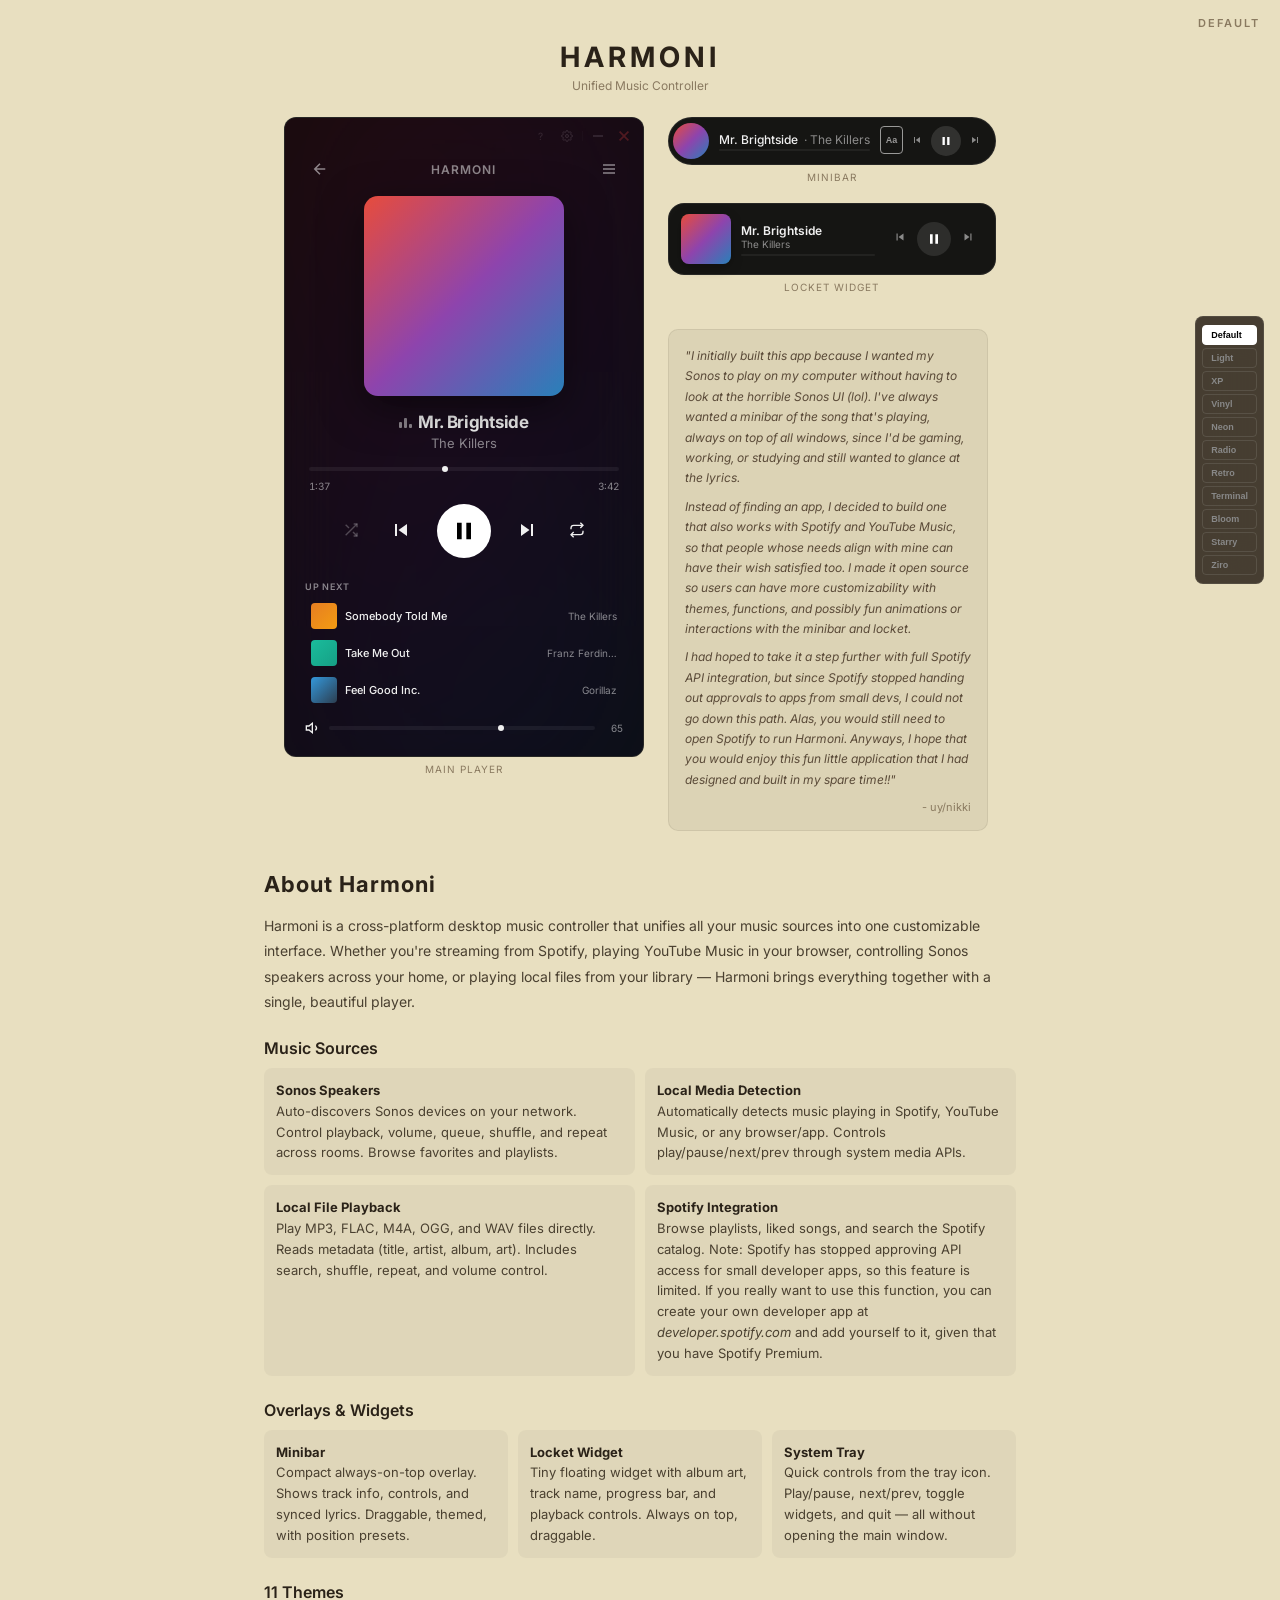
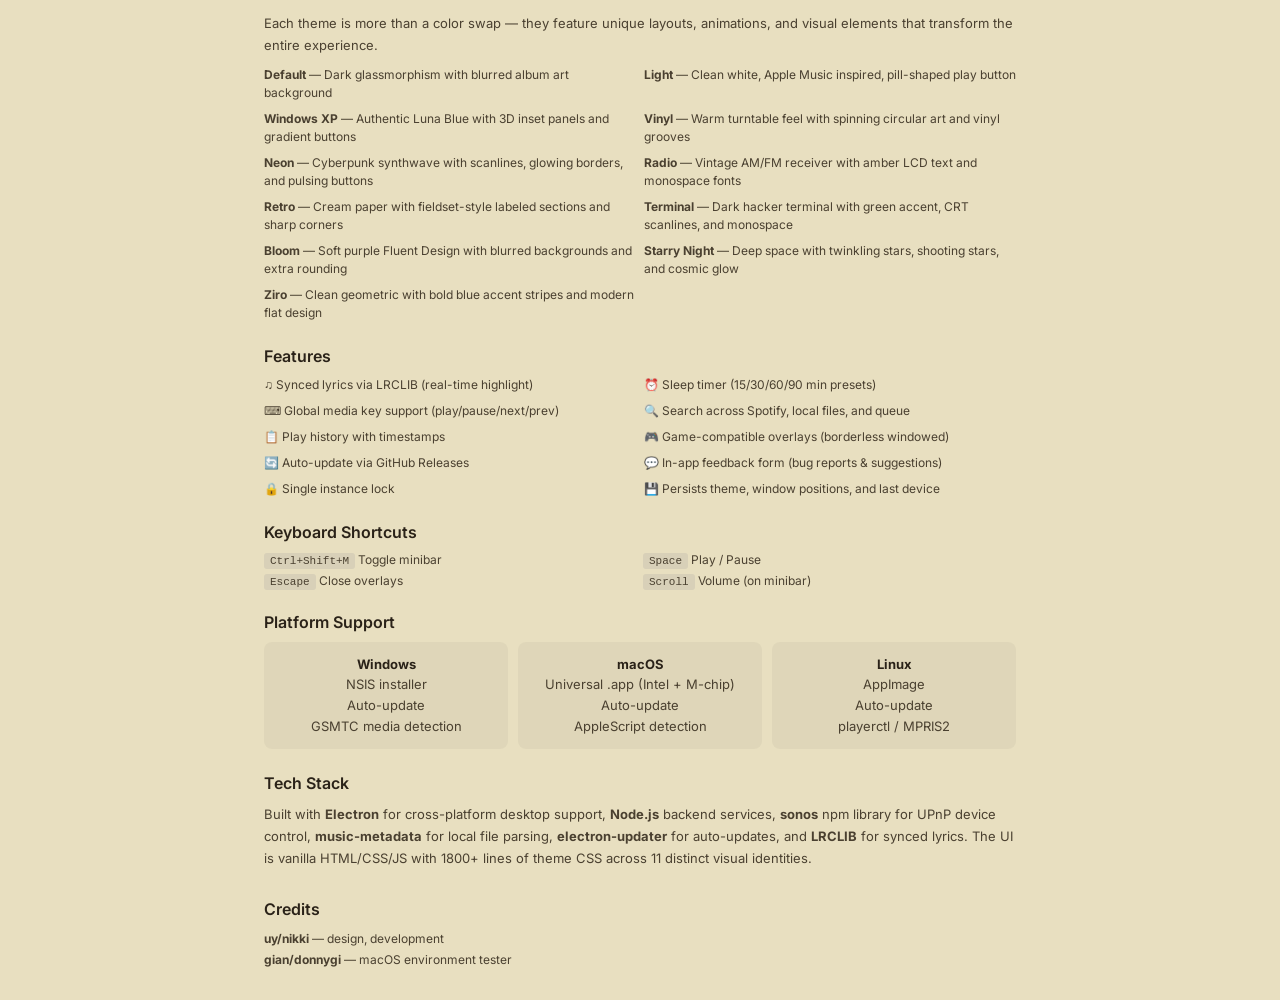
==== commit 1f18c5ad: "Update Harmoni demo: vertical theme picker, add credits Co-Authored-By: Claude Opus 4.6 <noreply@ant" ====
--- a/demo/index.html
+++ b/demo/index.html
@@ -158,12 +158,14 @@
     /* ── Theme Picker ── */
     .theme-picker-demo {
       position: fixed; bottom: 16px; left: 50%; transform: translateX(-50%);
-      background: rgba(42,34,24,0.9); border: 1px solid rgba(255,255,255,0.1);
-      border-radius: 10px; padding: 8px 12px; display: flex; gap: 4px;
-      backdrop-filter: blur(20px); z-index: 100; flex-wrap: wrap; justify-content: center; max-width: 90%;
+      background: rgba(42,34,24,0.85); border: 1px solid rgba(255,255,255,0.08);
+      border-radius: 8px; padding: 8px 6px; display: flex; flex-direction: column; gap: 3px;
+      backdrop-filter: blur(20px); z-index: 100;
+      position: fixed; right: 16px; top: 50%; transform: translateY(-50%); bottom: auto; left: auto;
+      opacity: 1;
     }
     .theme-chip {
-      padding: 4px 8px; border-radius: 5px; font-size: 9px; font-weight: 600;
+      padding: 4px 8px; border-radius: 4px; font-size: 9px; font-weight: 600; text-align: left; width: 100%;
       cursor: pointer; border: 1px solid rgba(255,255,255,0.1);
       background: none; color: #888; transition: all 0.15s; white-space: nowrap;
     }
@@ -636,6 +638,12 @@
     <p style="font-size:13px;line-height:1.7;color:#4a4030;margin-bottom:30px">
       Built with <strong>Electron</strong> for cross-platform desktop support, <strong>Node.js</strong> backend services, <strong>sonos</strong> npm library for UPnP device control, <strong>music-metadata</strong> for local file parsing, <strong>electron-updater</strong> for auto-updates, and <strong>LRCLIB</strong> for synced lyrics. The UI is vanilla HTML/CSS/JS with 1800+ lines of theme CSS across 11 distinct visual identities.
     </p>
+
+    <h3 style="font-size:16px;font-weight:600;margin:24px 0 10px;color:#2a2218">Credits</h3>
+    <div style="font-size:12px;color:#4a4030;line-height:1.7;margin-bottom:30px">
+      <p><strong>uy/nikki</strong> — design, development</p>
+      <p><strong>gian/donnygi</strong> — macOS environment tester</p>
+    </div>
   </div>
 
   <!-- Theme Picker -->
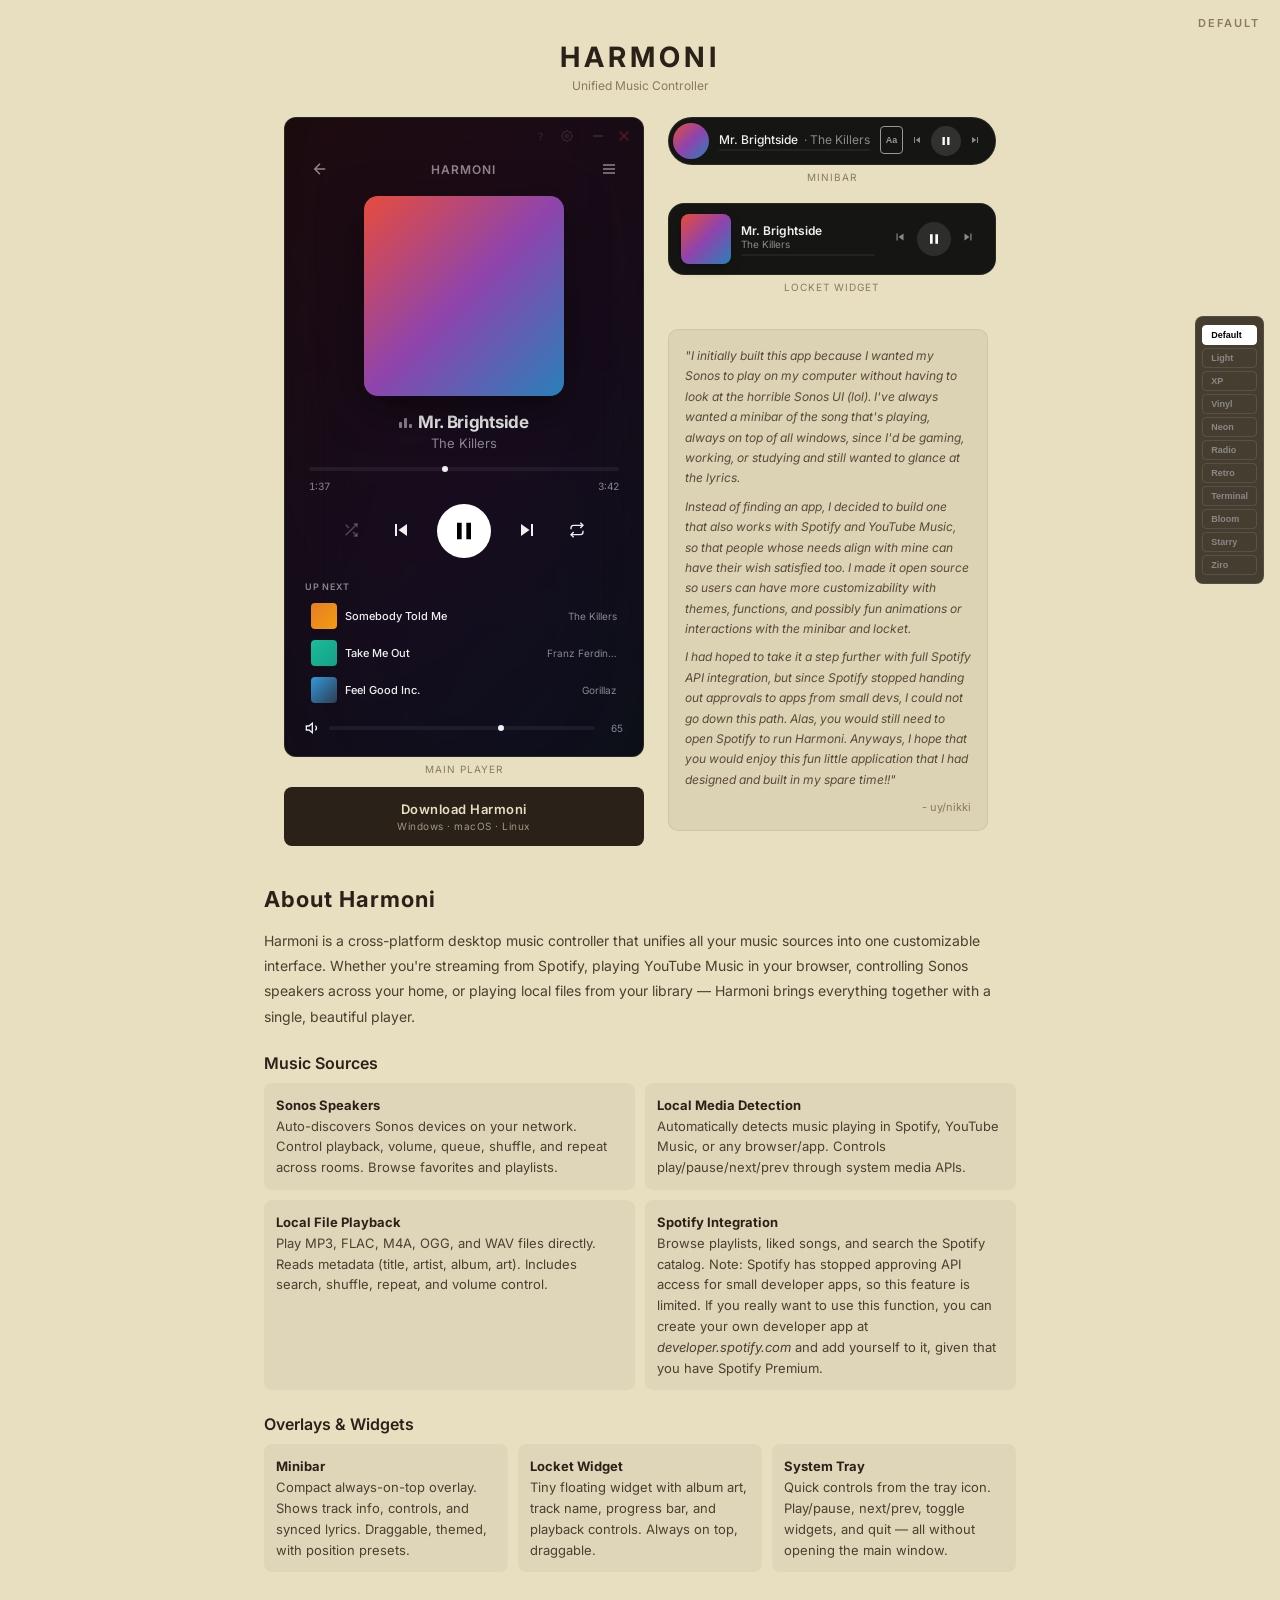
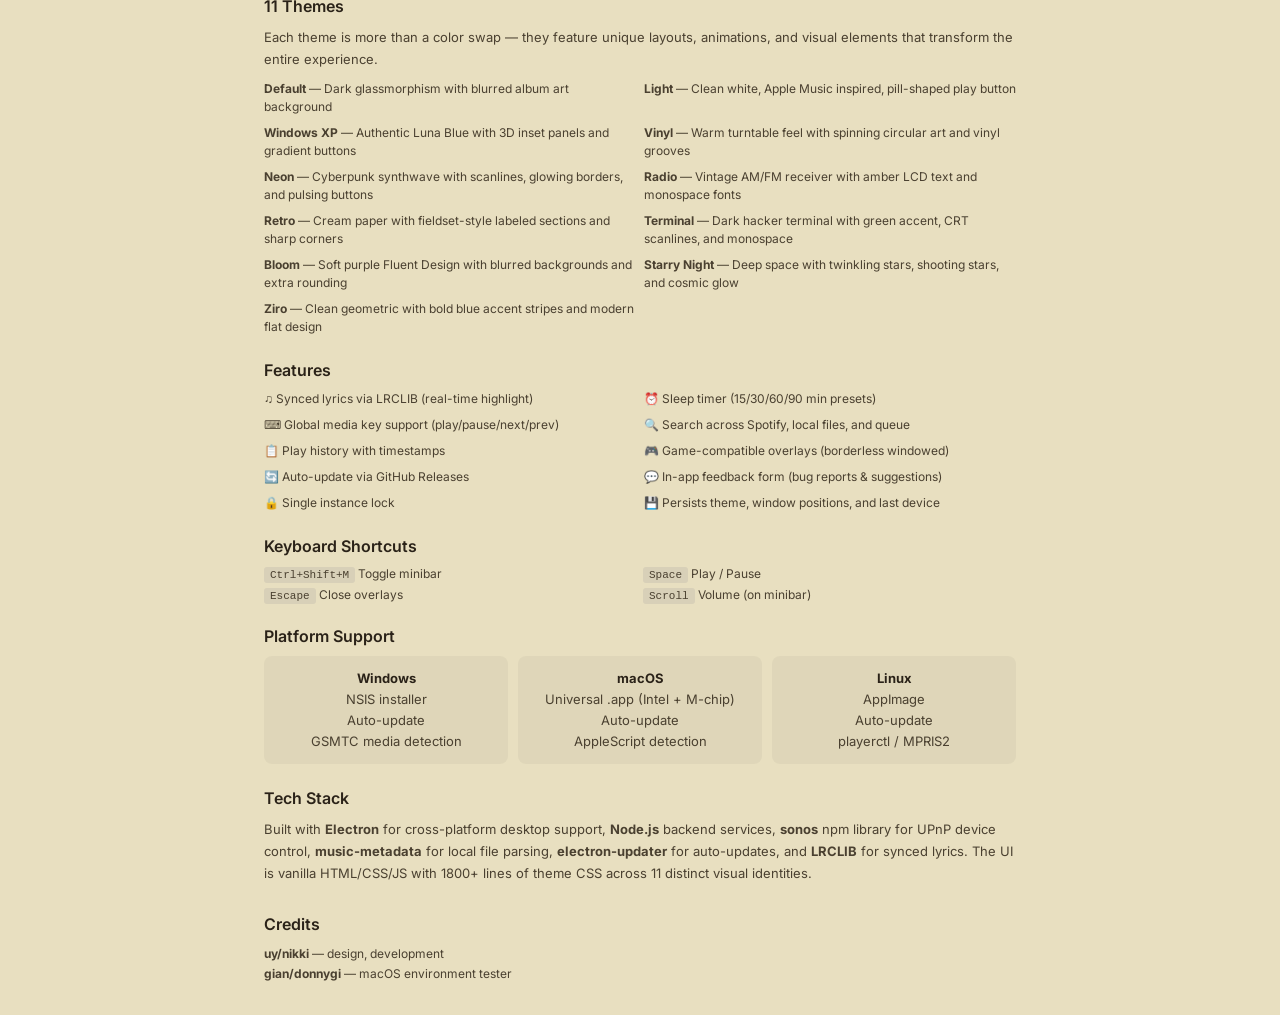
==== commit 5b953631: "Add download button to Harmoni demo page Co-Authored-By: Claude Opus 4.6 <noreply@anthropic.com>" ====
--- a/demo/index.html
+++ b/demo/index.html
@@ -482,6 +482,10 @@
         </div>
       </div>
       <div class="demo-label">Main Player</div>
+      <a href="https://github.com/uyattoananh/Harmoni/releases" target="_blank" style="display:block;margin-top:12px;padding:14px 20px;background:#2a2218;color:#e8dfc0;text-decoration:none;border-radius:8px;text-align:center;font-size:13px;font-weight:600;letter-spacing:0.5px;width:100%">
+        Download Harmoni
+        <span style="display:block;font-size:10px;font-weight:400;color:#a09880;margin-top:3px">Windows · macOS · Linux</span>
+      </a>
     </div>
 
     <!-- Widgets -->
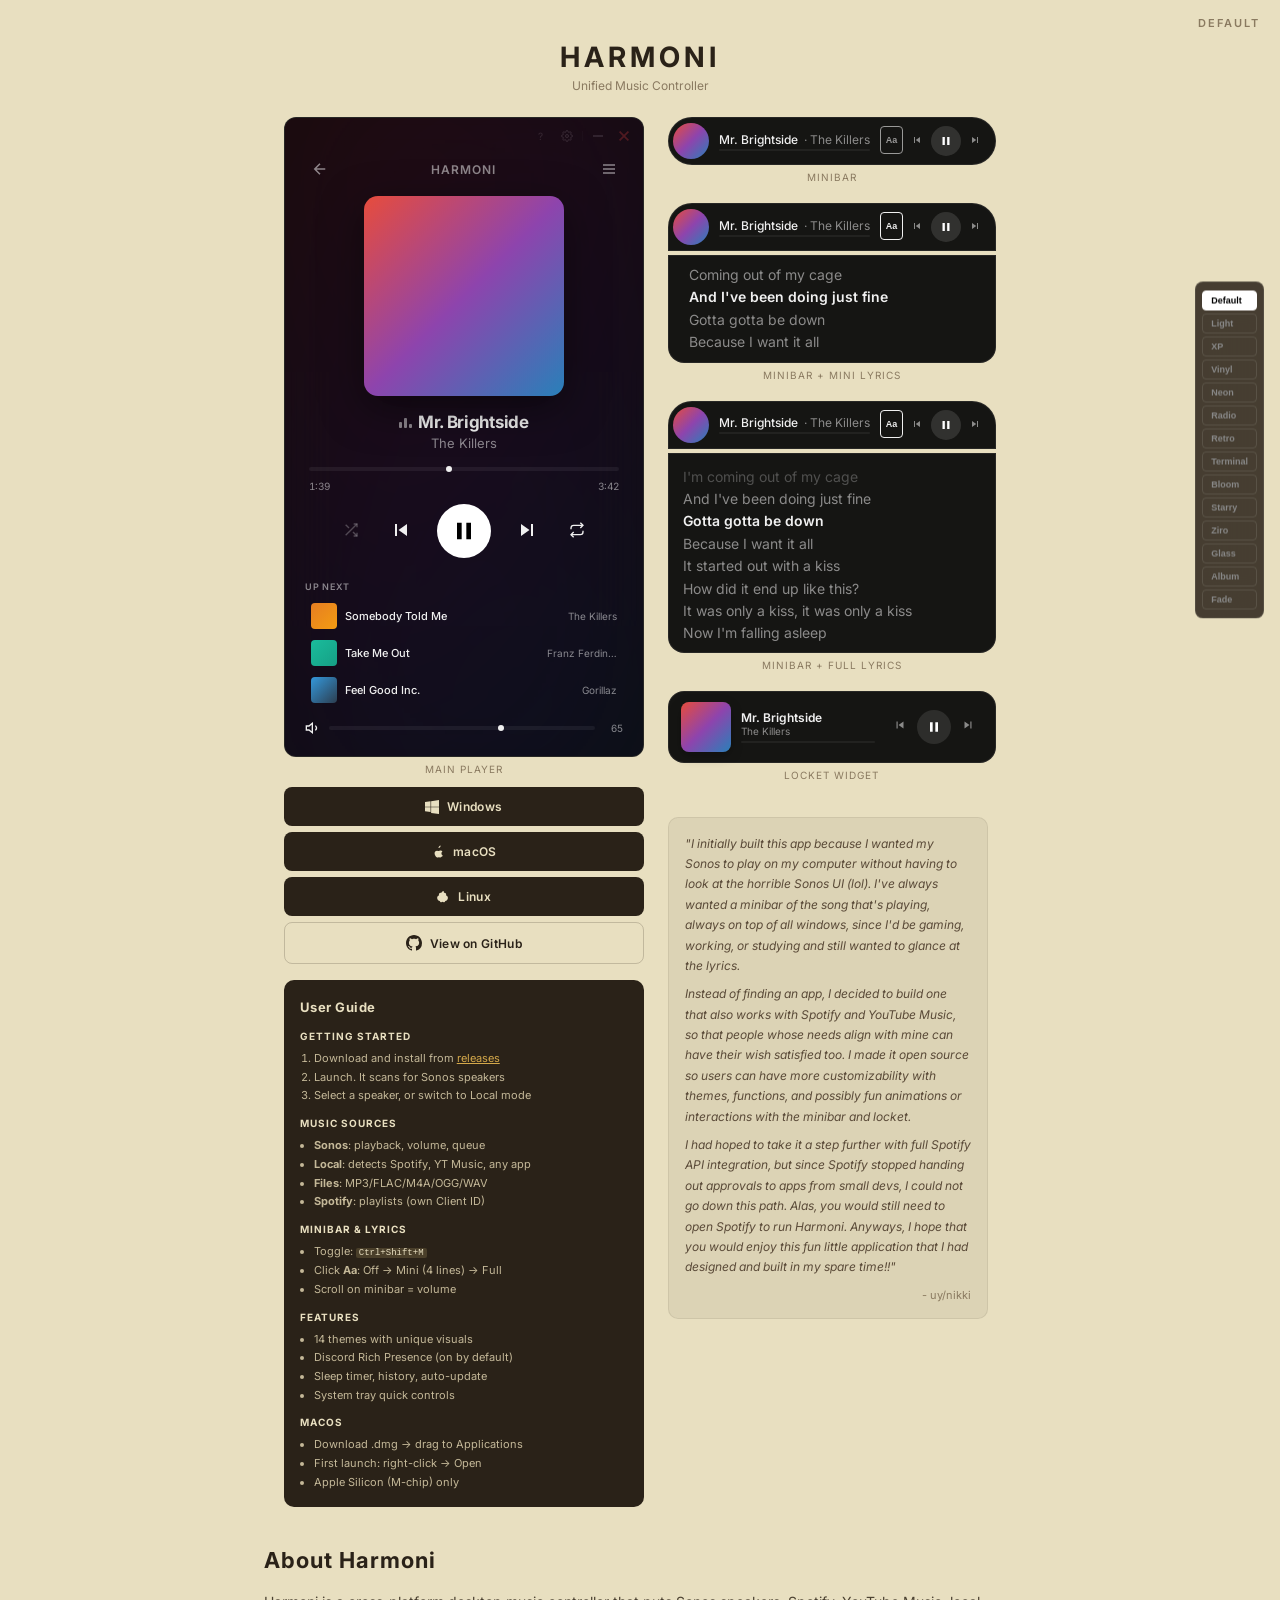
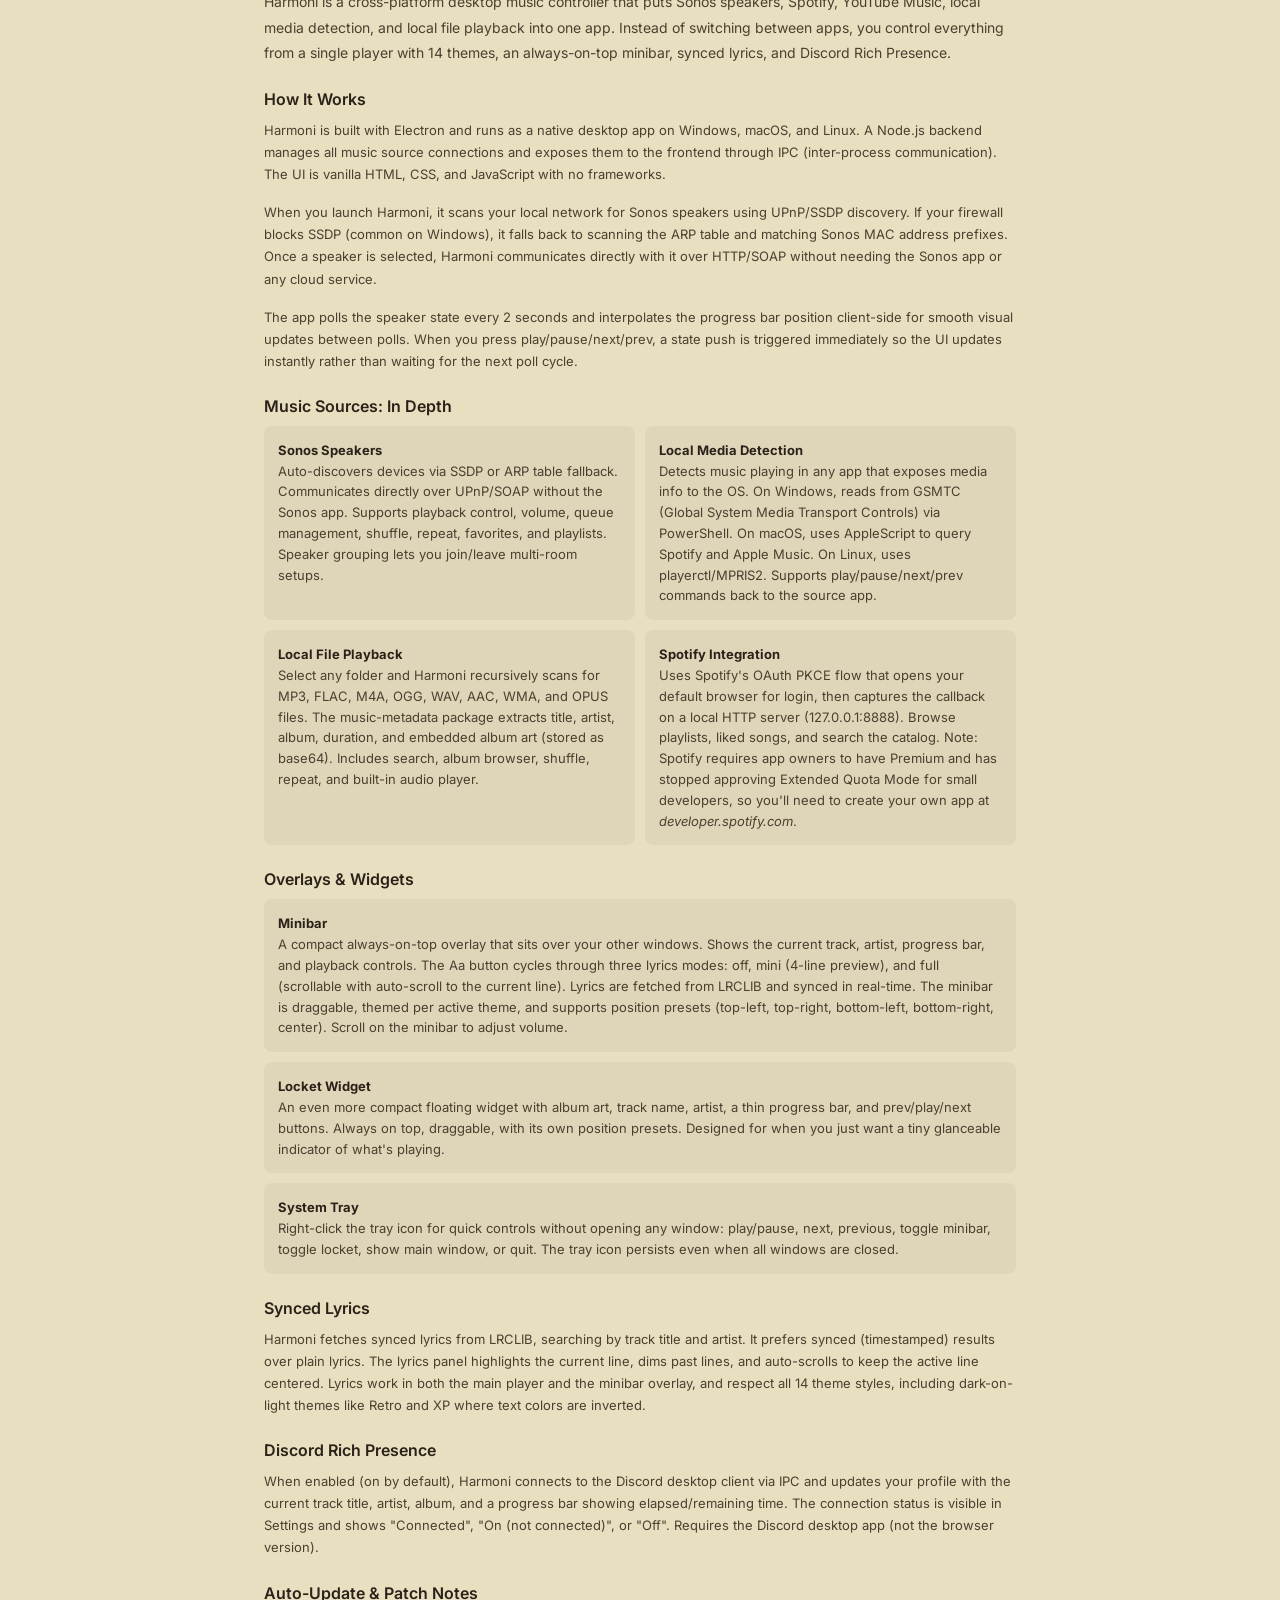
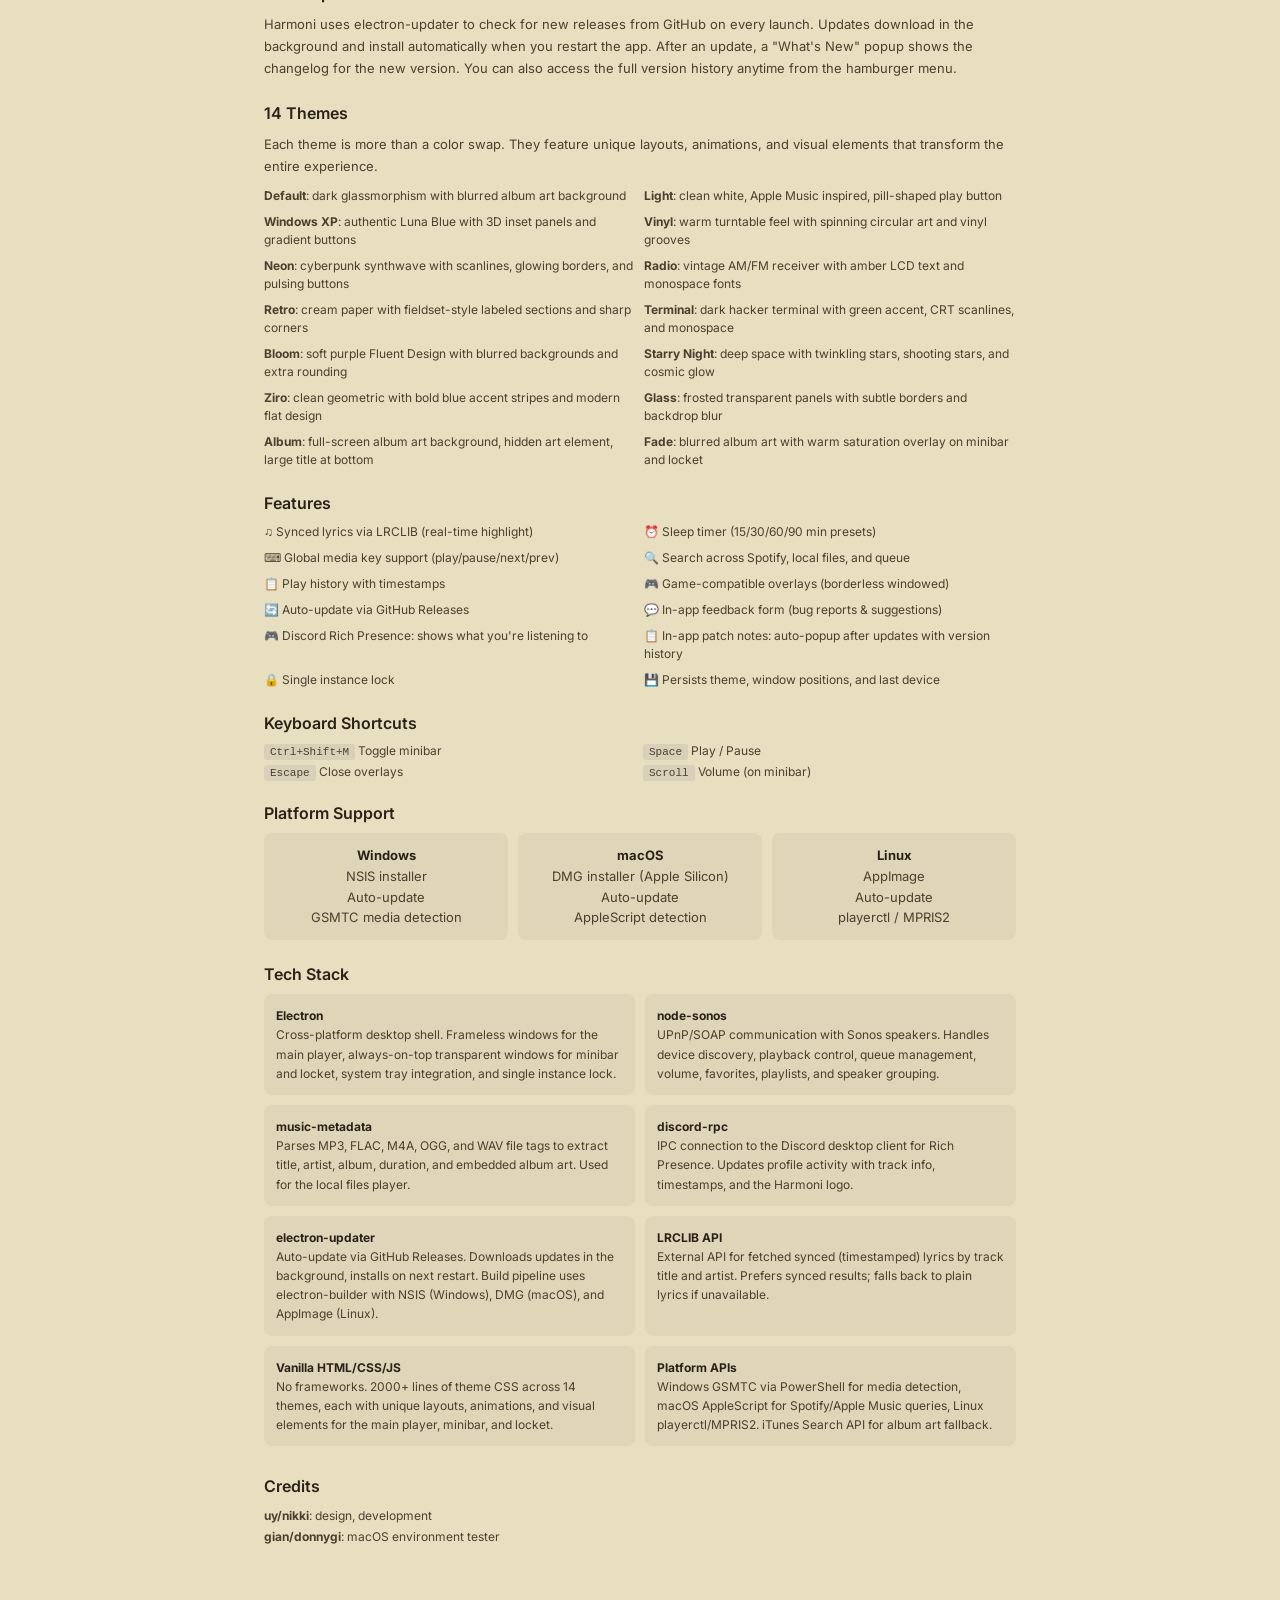
==== commit d151568a: "Update Harmoni demo page with latest changes Co-Authored-By: Claude Opus 4.6 <noreply@anthropic.com>" ====
--- a/demo/index.html
+++ b/demo/index.html
@@ -3,7 +3,7 @@
 <head>
   <meta charset="UTF-8">
   <meta name="viewport" content="width=device-width, initial-scale=1.0">
-  <title>Harmoni — Demo</title>
+  <title>Harmoni - Demo</title>
   <link rel="preconnect" href="https://fonts.googleapis.com">
   <link rel="preconnect" href="https://fonts.gstatic.com" crossorigin>
   <link href="https://fonts.googleapis.com/css2?family=Inter:wght@300;400;500;600;700&family=JetBrains+Mono:wght@400;500;600;700&display=swap" rel="stylesheet">
@@ -17,7 +17,8 @@
       --art-radius: 14px; --bar-radius: 24px; --page-bg: #e8dfc0;
     }
 
-    html, body { height: 100%; }
+    html { height: auto; }
+    body { min-height: 100vh; }
     body {
       font-family: var(--font-family); background: var(--page-bg); color: var(--text);
       display: flex; flex-direction: column; align-items: center;
@@ -414,6 +415,75 @@
     [data-theme="ziro"] .locket-btn.play-sm { background: #15a4ef; color: #fff; border-radius: 6px; }
     [data-theme="ziro"] .mini-progress-fill { background: #15a4ef; }
     [data-theme="ziro"] .track-artist { color: #15a4ef; }
+
+    /* ── Glass ── */
+    [data-theme="glass"] { --bg: rgba(0,0,0,0.85); --surface: rgba(255,255,255,0.06); --border: rgba(255,255,255,0.12); --text: #fff; --text-dim: rgba(255,255,255,0.5); --play-btn-bg: rgba(255,255,255,0.15); --play-btn-color: #fff; --page-bg: #e8dfc0; }
+    [data-theme="glass"] .brand h1 { color: #2a2218; }
+    [data-theme="glass"] .brand p, [data-theme="glass"] .demo-label { color: #8a7a60; }
+    [data-theme="glass"] .player { background: rgba(255,255,255,0.06); backdrop-filter: blur(40px); border: 1px solid rgba(255,255,255,0.15); box-shadow: 0 8px 32px rgba(0,0,0,0.3); }
+    [data-theme="glass"] .album-art { box-shadow: 0 8px 24px rgba(0,0,0,0.3); border: 1px solid rgba(255,255,255,0.1); }
+    [data-theme="glass"] .play-btn { backdrop-filter: blur(10px); border: 1px solid rgba(255,255,255,0.2); }
+    [data-theme="glass"] .play-btn:hover { background: rgba(255,255,255,0.25); }
+    [data-theme="glass"] .controls { background: rgba(255,255,255,0.04); border-radius: 12px; padding: 10px 0; }
+    [data-theme="glass"] .up-next { background: rgba(255,255,255,0.03); border-radius: 10px; padding: 10px 8px; }
+    [data-theme="glass"] .minibar { background: rgba(255,255,255,0.08); backdrop-filter: blur(40px); border: 1px solid rgba(255,255,255,0.15); box-shadow: 0 4px 20px rgba(0,0,0,0.3); }
+    [data-theme="glass"] .locket { background: rgba(255,255,255,0.08); backdrop-filter: blur(40px); border: 1px solid rgba(255,255,255,0.15); box-shadow: 0 4px 16px rgba(0,0,0,0.3); }
+    [data-theme="glass"] .mini-btn.play { background: rgba(255,255,255,0.15); border: 1px solid rgba(255,255,255,0.2); }
+    [data-theme="glass"] .locket-btn.play-sm { background: rgba(255,255,255,0.15); border: 1px solid rgba(255,255,255,0.2); }
+    [data-theme="glass"] .mini-progress-fill { background: rgba(255,255,255,0.5); }
+    [data-theme="glass"] .lyrics-demo { background: rgba(255,255,255,0.06) !important; border-color: rgba(255,255,255,0.12) !important; backdrop-filter: blur(40px); }
+    [data-theme="glass"] .theme-picker-demo { background: rgba(42,34,24,0.85); }
+
+    /* ── Album ── */
+    [data-theme="album"] { --bg: rgba(0,0,0,0.85); --surface: rgba(255,255,255,0.06); --border: rgba(255,255,255,0.08); --text: #fff; --text-dim: rgba(255,255,255,0.5); --play-btn-bg: rgba(255,255,255,0.15); --play-btn-color: #fff; --page-bg: #e8dfc0; }
+    [data-theme="album"] .brand h1 { color: #2a2218; }
+    [data-theme="album"] .brand p, [data-theme="album"] .demo-label { color: #8a7a60; }
+    [data-theme="album"] .theme-picker-demo { background: rgba(42,34,24,0.85); }
+    [data-theme="album"] .player { border: none; overflow: hidden; }
+    [data-theme="album"] .player-bg { filter: blur(40px) saturate(1.8) brightness(0.35); opacity: 1; }
+    [data-theme="album"] .player-overlay { background: rgba(0,0,0,0.35); }
+    [data-theme="album"] .album-art-wrapper { display: none; }
+    [data-theme="album"] .player-content { justify-content: flex-end; padding-bottom: 24px; }
+    [data-theme="album"] .track-title { font-size: 24px; text-shadow: 0 2px 12px rgba(0,0,0,0.5); }
+    [data-theme="album"] .track-artist { color: rgba(255,255,255,0.6); text-shadow: 0 1px 6px rgba(0,0,0,0.5); }
+    [data-theme="album"] .play-btn { backdrop-filter: blur(10px); border: 1px solid rgba(255,255,255,0.2); }
+    [data-theme="album"] .up-next { background: rgba(0,0,0,0.15); border-radius: 10px; padding: 10px 8px; }
+    [data-theme="album"] .minibar { background: rgba(0,0,0,0.4); backdrop-filter: blur(20px); border: 1px solid rgba(255,255,255,0.1); }
+    [data-theme="album"] .locket { background: rgba(0,0,0,0.4); backdrop-filter: blur(20px); border: 1px solid rgba(255,255,255,0.1); }
+    [data-theme="album"] .mini-btn.play { background: rgba(255,255,255,0.9); color: #000; }
+    [data-theme="album"] .locket-btn.play-sm { background: rgba(255,255,255,0.9); color: #000; }
+    [data-theme="album"] .mini-progress-fill { background: rgba(255,255,255,0.7); }
+    [data-theme="album"] .mini-text { color: #fff; text-shadow: 0 1px 4px rgba(0,0,0,0.4); }
+    [data-theme="album"] .mini-text .artist { color: rgba(255,255,255,0.6); }
+    [data-theme="album"] .lyrics-demo { background: rgba(0,0,0,0.4) !important; border-color: rgba(255,255,255,0.1) !important; backdrop-filter: blur(20px); }
+
+    /* ── Fade ── */
+    [data-theme="fade"] { --bg: rgba(0,0,0,0.85); --surface: rgba(255,255,255,0.06); --border: rgba(255,255,255,0.08); --text: #fff; --text-dim: rgba(255,255,255,0.5); --play-btn-bg: rgba(255,255,255,0.15); --play-btn-color: #fff; --page-bg: #e8dfc0; }
+    [data-theme="fade"] .brand h1 { color: #2a2218; }
+    [data-theme="fade"] .brand p, [data-theme="fade"] .demo-label { color: #8a7a60; }
+    [data-theme="fade"] .theme-picker-demo { background: rgba(42,34,24,0.85); }
+    [data-theme="fade"] .player { border: none; overflow: hidden; }
+    [data-theme="fade"] .player-bg { filter: blur(40px) saturate(1.8) brightness(0.35); opacity: 1; }
+    [data-theme="fade"] .player-overlay { background: rgba(0,0,0,0.35); }
+    [data-theme="fade"] .track-title { text-shadow: 0 2px 8px rgba(0,0,0,0.5); }
+    [data-theme="fade"] .track-artist { color: rgba(255,255,255,0.7); text-shadow: 0 1px 6px rgba(0,0,0,0.5); }
+    [data-theme="fade"] .play-btn { backdrop-filter: blur(10px); border: 1px solid rgba(255,255,255,0.2); }
+    [data-theme="fade"] .minibar { background-image: linear-gradient(135deg,#e74c3c,#8e44ad,#2980b9); background-size: cover; border: none; box-shadow: 0 4px 20px rgba(0,0,0,0.3); position: relative; overflow: hidden; }
+    [data-theme="fade"] .minibar::after { content: ''; position: absolute; inset: -30px; background: inherit; background-size: cover; filter: blur(20px) brightness(0.6) saturate(1.3); z-index: 0; pointer-events: none; }
+    [data-theme="fade"] .minibar > * { position: relative; z-index: 1; }
+    [data-theme="fade"] .locket { background-image: linear-gradient(135deg,#e74c3c,#8e44ad,#2980b9); background-size: cover; border: none; box-shadow: 0 4px 16px rgba(0,0,0,0.3); position: relative; overflow: hidden; }
+    [data-theme="fade"] .locket::after { content: ''; position: absolute; inset: -30px; background: inherit; background-size: cover; filter: blur(20px) brightness(0.6) saturate(1.3); z-index: 0; pointer-events: none; }
+    [data-theme="fade"] .locket > * { position: relative; z-index: 1; }
+    [data-theme="fade"] .mini-btn.play { background: rgba(255,255,255,0.9); color: #000; }
+    [data-theme="fade"] .locket-btn.play-sm { background: rgba(255,255,255,0.9); color: #000; }
+    [data-theme="fade"] .mini-progress-fill { background: rgba(255,255,255,0.7); }
+    [data-theme="fade"] .mini-text { color: #fff; }
+    [data-theme="fade"] .mini-text .artist { color: rgba(255,255,255,0.6); }
+    [data-theme="fade"] .locket-title { color: #fff; }
+    [data-theme="fade"] .locket-artist { color: rgba(255,255,255,0.6); }
+    [data-theme="fade"] .lyrics-demo { background: linear-gradient(135deg,#e74c3c,#8e44ad,#2980b9) !important; background-size: cover !important; border: none !important; box-shadow: 0 4px 20px rgba(0,0,0,0.3); position: relative; overflow: hidden; }
+    [data-theme="fade"] .lyrics-demo::after { content: ''; position: absolute; inset: -30px; background: inherit; background-size: cover; filter: blur(20px) brightness(0.6) saturate(1.3); z-index: 0; pointer-events: none; }
+    [data-theme="fade"] .lyrics-demo > * { position: relative; z-index: 1; }
   </style>
 </head>
 <body>
@@ -482,10 +552,62 @@
         </div>
       </div>
       <div class="demo-label">Main Player</div>
-      <a href="https://github.com/uyattoananh/Harmoni/releases" target="_blank" style="display:block;margin-top:12px;padding:14px 20px;background:#2a2218;color:#e8dfc0;text-decoration:none;border-radius:8px;text-align:center;font-size:13px;font-weight:600;letter-spacing:0.5px;width:100%">
-        Download Harmoni
-        <span style="display:block;font-size:10px;font-weight:400;color:#a09880;margin-top:3px">Windows · macOS · Linux</span>
+      <div style="display:flex;flex-direction:column;gap:6px;margin-top:12px" id="download-btns">
+        <a id="dl-win" href="https://github.com/uyattoananh/Harmoni/releases/latest" target="_blank" style="display:flex;align-items:center;justify-content:center;gap:8px;padding:12px 16px;background:#2a2218;color:#e8dfc0;text-decoration:none;border-radius:8px;font-size:12px;font-weight:600;letter-spacing:0.3px;width:100%;box-sizing:border-box">
+          <svg width="14" height="14" viewBox="0 0 24 24" fill="currentColor"><path d="M0 3.5l9.5-1.3v9.2H0V3.5zm10.5-1.5L24 0v11.4H10.5V2zm0 10.5H24V24l-13.5-1.9V12.5zM0 12.4h9.5v8L0 19.2v-6.8z"/></svg>
+          <span>Windows <span id="dl-win-size" style="font-weight:400;color:#a09880;font-size:10px"></span></span>
+        </a>
+        <a id="dl-mac" href="https://github.com/uyattoananh/Harmoni/releases/latest" target="_blank" style="display:flex;align-items:center;justify-content:center;gap:8px;padding:12px 16px;background:#2a2218;color:#e8dfc0;text-decoration:none;border-radius:8px;font-size:12px;font-weight:600;letter-spacing:0.3px;width:100%;box-sizing:border-box">
+          <svg width="14" height="14" viewBox="0 0 24 24" fill="currentColor"><path d="M18.7 19.4c-.7 1-1.4 2-2.5 2s-1.5-.6-2.8-.6-1.7.6-2.9.7c-1 0-1.8-1.1-2.5-2.1C6.5 17 5.3 13.7 6.9 11.5c.8-1.1 2.1-1.8 3.6-1.8 1.1 0 2 .7 2.7.7s2-.9 3.4-.8c.6 0 2.1.2 3.1 1.7-.1 0-1.9 1.1-1.8 3.3 0 2.6 2.3 3.5 2.3 3.5-.1.1-.4 1.2-1.5 2.3zM15.5 4c.6-.8 1.1-1.9 1-3-.9 0-2.1.6-2.7 1.4-.6.7-1.1 1.8-1 2.9 1.1.1 2.1-.5 2.7-1.3z"/></svg>
+          <span>macOS <span id="dl-mac-size" style="font-weight:400;color:#a09880;font-size:10px"></span></span>
+        </a>
+        <a id="dl-linux" href="https://github.com/uyattoananh/Harmoni/releases/latest" target="_blank" style="display:flex;align-items:center;justify-content:center;gap:8px;padding:12px 16px;background:#2a2218;color:#e8dfc0;text-decoration:none;border-radius:8px;font-size:12px;font-weight:600;letter-spacing:0.3px;width:100%;box-sizing:border-box">
+          <svg width="14" height="14" viewBox="0 0 24 24" fill="currentColor"><path d="M12.5 2C11 2 9.8 3.2 9.3 4.8c-.4-.2-.9-.3-1.4-.3C6.3 4.5 5 5.8 5 7.4c0 .5.1 1 .3 1.4C3.4 9.6 2 11.4 2 13.5c0 2.7 2 4.9 4.5 5.4.3 1.2 1.4 2.1 2.7 2.1.8 0 1.5-.3 2-.8.5.5 1.2.8 2 .8 1.3 0 2.4-.9 2.7-2.1 2.5-.5 4.5-2.7 4.5-5.4 0-2.1-1.4-3.9-3.3-4.7.2-.4.3-.9.3-1.4 0-1.6-1.3-2.9-2.9-2.9-.5 0-1 .1-1.4.3C14.6 3.2 13.6 2 12.5 2z"/></svg>
+          <span>Linux <span id="dl-linux-size" style="font-weight:400;color:#a09880;font-size:10px"></span></span>
+        </a>
+      </div>
+
+      <a href="https://github.com/uyattoananh/Harmoni" target="_blank" style="display:flex;align-items:center;justify-content:center;gap:8px;margin-top:6px;padding:12px 16px;background:none;border:1px solid rgba(42,34,24,0.2);color:#2a2218;text-decoration:none;border-radius:8px;font-size:12px;font-weight:600;letter-spacing:0.3px;width:100%;box-sizing:border-box">
+        <svg width="16" height="16" viewBox="0 0 24 24" fill="currentColor"><path d="M12 0C5.37 0 0 5.37 0 12c0 5.31 3.435 9.795 8.205 11.385.6.105.825-.255.825-.57 0-.285-.015-1.23-.015-2.235-3.015.555-3.795-.735-4.035-1.41-.135-.345-.72-1.41-1.23-1.695-.42-.225-1.02-.78-.015-.795.945-.015 1.62.87 1.845 1.23 1.08 1.815 2.805 1.305 3.495.99.105-.78.42-1.305.765-1.605-2.67-.3-5.46-1.335-5.46-5.925 0-1.305.465-2.385 1.23-3.225-.12-.3-.54-1.53.12-3.18 0 0 1.005-.315 3.3 1.23.96-.27 1.98-.405 3-.405s2.04.135 3 .405c2.295-1.56 3.3-1.23 3.3-1.23.66 1.65.24 2.88.12 3.18.765.84 1.23 1.905 1.23 3.225 0 4.605-2.805 5.625-5.475 5.925.435.375.81 1.095.81 2.22 0 1.605-.015 2.895-.015 3.3 0 .315.225.69.825.57A12.02 12.02 0 0024 12c0-6.63-5.37-12-12-12z"/></svg>
+        View on GitHub
       </a>
+
+      <!-- User Guide -->
+      <div style="margin-top:16px;padding:16px;background:#2a2218;border-radius:10px;color:#c4b898;font-size:11px;line-height:1.7">
+        <h3 style="font-size:13px;font-weight:700;color:#e8dfc0;margin-bottom:10px;letter-spacing:0.5px">User Guide</h3>
+        <h4 style="font-size:10px;font-weight:700;color:#e8dfc0;text-transform:uppercase;letter-spacing:1px;margin-bottom:4px">Getting Started</h4>
+        <ol style="padding-left:14px;margin-bottom:10px">
+          <li>Download and install from <a href="https://github.com/uyattoananh/Harmoni/releases" style="color:#d4a84a">releases</a></li>
+          <li>Launch. It scans for Sonos speakers</li>
+          <li>Select a speaker, or switch to Local mode</li>
+        </ol>
+        <h4 style="font-size:10px;font-weight:700;color:#e8dfc0;text-transform:uppercase;letter-spacing:1px;margin-bottom:4px">Music Sources</h4>
+        <ul style="padding-left:14px;margin-bottom:10px">
+          <li><strong>Sonos</strong>: playback, volume, queue</li>
+          <li><strong>Local</strong>: detects Spotify, YT Music, any app</li>
+          <li><strong>Files</strong>: MP3/FLAC/M4A/OGG/WAV</li>
+          <li><strong>Spotify</strong>: playlists (own Client ID)</li>
+        </ul>
+        <h4 style="font-size:10px;font-weight:700;color:#e8dfc0;text-transform:uppercase;letter-spacing:1px;margin-bottom:4px">Minibar & Lyrics</h4>
+        <ul style="padding-left:14px;margin-bottom:10px">
+          <li>Toggle: <kbd style="background:#4a3f2a;padding:0 3px;border-radius:2px;font-size:9px;color:#e8dfc0">Ctrl+Shift+M</kbd></li>
+          <li>Click <strong>Aa</strong>: Off → Mini (4 lines) → Full</li>
+          <li>Scroll on minibar = volume</li>
+        </ul>
+        <h4 style="font-size:10px;font-weight:700;color:#e8dfc0;text-transform:uppercase;letter-spacing:1px;margin-bottom:4px">Features</h4>
+        <ul style="padding-left:14px;margin-bottom:10px">
+          <li>14 themes with unique visuals</li>
+          <li>Discord Rich Presence (on by default)</li>
+          <li>Sleep timer, history, auto-update</li>
+          <li>System tray quick controls</li>
+        </ul>
+        <h4 style="font-size:10px;font-weight:700;color:#e8dfc0;text-transform:uppercase;letter-spacing:1px;margin-bottom:4px">macOS</h4>
+        <ul style="padding-left:14px;margin-bottom:0">
+          <li>Download .dmg → drag to Applications</li>
+          <li>First launch: right-click → Open</li>
+          <li>Apple Silicon (M-chip) only</li>
+        </ul>
+      </div>
     </div>
 
     <!-- Widgets -->
@@ -506,6 +628,63 @@
         </div>
         <div class="demo-label">Minibar</div>
       </div>
+
+      <!-- Minibar with Mini Lyrics (4 lines) -->
+      <div>
+        <div style="display:flex;flex-direction:column;gap:4px;min-width:320px">
+          <div class="minibar" style="border-radius:var(--bar-radius) var(--bar-radius) 0 0">
+            <div class="mini-art"><div class="mini-art-img"></div></div>
+            <div class="mini-info">
+              <div class="mini-text">Mr. Brightside &nbsp;<span class="artist">· The Killers</span></div>
+              <div class="mini-progress"><div class="mini-progress-fill"></div></div>
+            </div>
+            <div class="mini-controls">
+              <button class="mini-btn aa" style="opacity:1;border-color:var(--text)">Aa</button>
+              <button class="mini-btn"><svg width="12" height="12" viewBox="0 0 24 24" fill="currentColor"><path d="M6 6h2v12H6zm3.5 6l8.5 6V6z"/></svg></button>
+              <button class="mini-btn play"><svg width="14" height="14" viewBox="0 0 24 24" fill="currentColor"><path d="M6 19h4V5H6v14zm8-14v14h4V5h-4z"/></svg></button>
+              <button class="mini-btn"><svg width="12" height="12" viewBox="0 0 24 24" fill="currentColor"><path d="M6 18l8.5-6L6 6v12zM16 6v12h2V6h-2z"/></svg></button>
+            </div>
+          </div>
+          <div class="lyrics-demo" style="background:var(--bg);border:1px solid var(--border);border-radius:0 0 16px 16px;padding:8px 20px;max-height:110px;overflow:hidden;display:flex;flex-direction:column;justify-content:center;backdrop-filter:blur(30px)">
+            <div style="font-size:14px;line-height:1.6;color:var(--text-dim)">Coming out of my cage</div>
+            <div style="font-size:14px;line-height:1.6;color:var(--text);font-weight:600">And I've been doing just fine</div>
+            <div style="font-size:14px;line-height:1.6;color:var(--text-dim)">Gotta gotta be down</div>
+            <div style="font-size:14px;line-height:1.6;color:var(--text-dim)">Because I want it all</div>
+          </div>
+        </div>
+        <div class="demo-label">Minibar + Mini Lyrics</div>
+      </div>
+
+      <!-- Minibar with Full Lyrics -->
+      <div>
+        <div style="display:flex;flex-direction:column;gap:4px;min-width:320px">
+          <div class="minibar" style="border-radius:var(--bar-radius) var(--bar-radius) 0 0">
+            <div class="mini-art"><div class="mini-art-img"></div></div>
+            <div class="mini-info">
+              <div class="mini-text">Mr. Brightside &nbsp;<span class="artist">· The Killers</span></div>
+              <div class="mini-progress"><div class="mini-progress-fill"></div></div>
+            </div>
+            <div class="mini-controls">
+              <button class="mini-btn aa" style="opacity:1;border-color:var(--text)">Aa</button>
+              <button class="mini-btn"><svg width="12" height="12" viewBox="0 0 24 24" fill="currentColor"><path d="M6 6h2v12H6zm3.5 6l8.5 6V6z"/></svg></button>
+              <button class="mini-btn play"><svg width="14" height="14" viewBox="0 0 24 24" fill="currentColor"><path d="M6 19h4V5H6v14zm8-14v14h4V5h-4z"/></svg></button>
+              <button class="mini-btn"><svg width="12" height="12" viewBox="0 0 24 24" fill="currentColor"><path d="M6 18l8.5-6L6 6v12zM16 6v12h2V6h-2z"/></svg></button>
+            </div>
+          </div>
+          <div class="lyrics-demo" style="background:var(--bg);border:1px solid var(--border);border-radius:0 0 16px 16px;padding:12px 14px;height:200px;overflow-y:auto;backdrop-filter:blur(30px)">
+            <div style="font-size:14px;line-height:1.6;color:var(--text-dim);opacity:0.5">I'm coming out of my cage</div>
+            <div style="font-size:14px;line-height:1.6;color:var(--text-dim)">And I've been doing just fine</div>
+            <div style="font-size:14px;line-height:1.6;color:var(--text);font-weight:600">Gotta gotta be down</div>
+            <div style="font-size:14px;line-height:1.6;color:var(--text-dim)">Because I want it all</div>
+            <div style="font-size:14px;line-height:1.6;color:var(--text-dim)">It started out with a kiss</div>
+            <div style="font-size:14px;line-height:1.6;color:var(--text-dim)">How did it end up like this?</div>
+            <div style="font-size:14px;line-height:1.6;color:var(--text-dim)">It was only a kiss, it was only a kiss</div>
+            <div style="font-size:14px;line-height:1.6;color:var(--text-dim)">Now I'm falling asleep</div>
+          </div>
+        </div>
+        <div class="demo-label">Minibar + Full Lyrics</div>
+      </div>
+
       <div>
         <div class="locket" id="locket">
           <div class="locket-art"><div class="locket-art-img"></div></div>
@@ -543,61 +722,90 @@
   <div style="max-width:800px;margin:40px auto 20px;padding:0 24px;color:#2a2218;font-family:'Inter',sans-serif">
     <h2 style="font-size:22px;font-weight:700;margin-bottom:16px;letter-spacing:1px">About Harmoni</h2>
     <p style="font-size:14px;line-height:1.8;color:#4a4030;margin-bottom:16px">
-      Harmoni is a cross-platform desktop music controller that unifies all your music sources into one customizable interface. Whether you're streaming from Spotify, playing YouTube Music in your browser, controlling Sonos speakers across your home, or playing local files from your library — Harmoni brings everything together with a single, beautiful player.
+      Harmoni is a cross-platform desktop music controller that puts Sonos speakers, Spotify, YouTube Music, local media detection, and local file playback into one app. Instead of switching between apps, you control everything from a single player with 14 themes, an always-on-top minibar, synced lyrics, and Discord Rich Presence.
     </p>
 
-    <h3 style="font-size:16px;font-weight:600;margin:24px 0 10px;color:#2a2218">Music Sources</h3>
+    <h3 style="font-size:16px;font-weight:600;margin:24px 0 10px;color:#2a2218">How It Works</h3>
+    <p style="font-size:13px;line-height:1.7;color:#4a4030;margin-bottom:16px">
+      Harmoni is built with Electron and runs as a native desktop app on Windows, macOS, and Linux. A Node.js backend manages all music source connections and exposes them to the frontend through IPC (inter-process communication). The UI is vanilla HTML, CSS, and JavaScript with no frameworks.
+    </p>
+    <p style="font-size:13px;line-height:1.7;color:#4a4030;margin-bottom:16px">
+      When you launch Harmoni, it scans your local network for Sonos speakers using UPnP/SSDP discovery. If your firewall blocks SSDP (common on Windows), it falls back to scanning the ARP table and matching Sonos MAC address prefixes. Once a speaker is selected, Harmoni communicates directly with it over HTTP/SOAP without needing the Sonos app or any cloud service.
+    </p>
+    <p style="font-size:13px;line-height:1.7;color:#4a4030;margin-bottom:16px">
+      The app polls the speaker state every 2 seconds and interpolates the progress bar position client-side for smooth visual updates between polls. When you press play/pause/next/prev, a state push is triggered immediately so the UI updates instantly rather than waiting for the next poll cycle.
+    </p>
+
+    <h3 style="font-size:16px;font-weight:600;margin:24px 0 10px;color:#2a2218">Music Sources: In Depth</h3>
     <div style="display:grid;grid-template-columns:1fr 1fr;gap:10px;font-size:13px;color:#4a4030;line-height:1.6">
-      <div style="background:rgba(0,0,0,0.04);padding:12px;border-radius:8px">
+      <div style="background:rgba(0,0,0,0.04);padding:14px;border-radius:8px">
         <strong style="color:#2a2218">Sonos Speakers</strong><br>
-        Auto-discovers Sonos devices on your network. Control playback, volume, queue, shuffle, and repeat across rooms. Browse favorites and playlists.
-      </div>
-      <div style="background:rgba(0,0,0,0.04);padding:12px;border-radius:8px">
+        Auto-discovers devices via SSDP or ARP table fallback. Communicates directly over UPnP/SOAP without the Sonos app. Supports playback control, volume, queue management, shuffle, repeat, favorites, and playlists. Speaker grouping lets you join/leave multi-room setups.
+      </div>
+      <div style="background:rgba(0,0,0,0.04);padding:14px;border-radius:8px">
         <strong style="color:#2a2218">Local Media Detection</strong><br>
-        Automatically detects music playing in Spotify, YouTube Music, or any browser/app. Controls play/pause/next/prev through system media APIs.
-      </div>
-      <div style="background:rgba(0,0,0,0.04);padding:12px;border-radius:8px">
+        Detects music playing in any app that exposes media info to the OS. On Windows, reads from GSMTC (Global System Media Transport Controls) via PowerShell. On macOS, uses AppleScript to query Spotify and Apple Music. On Linux, uses playerctl/MPRIS2. Supports play/pause/next/prev commands back to the source app.
+      </div>
+      <div style="background:rgba(0,0,0,0.04);padding:14px;border-radius:8px">
         <strong style="color:#2a2218">Local File Playback</strong><br>
-        Play MP3, FLAC, M4A, OGG, and WAV files directly. Reads metadata (title, artist, album, art). Includes search, shuffle, repeat, and volume control.
-      </div>
-      <div style="background:rgba(0,0,0,0.04);padding:12px;border-radius:8px">
+        Select any folder and Harmoni recursively scans for MP3, FLAC, M4A, OGG, WAV, AAC, WMA, and OPUS files. The music-metadata package extracts title, artist, album, duration, and embedded album art (stored as base64). Includes search, album browser, shuffle, repeat, and built-in audio player.
+      </div>
+      <div style="background:rgba(0,0,0,0.04);padding:14px;border-radius:8px">
         <strong style="color:#2a2218">Spotify Integration</strong><br>
-        Browse playlists, liked songs, and search the Spotify catalog. Note: Spotify has stopped approving API access for small developer apps, so this feature is limited. If you really want to use this function, you can create your own developer app at <em>developer.spotify.com</em> and add yourself to it, given that you have Spotify Premium.
+        Uses Spotify's OAuth PKCE flow that opens your default browser for login, then captures the callback on a local HTTP server (127.0.0.1:8888). Browse playlists, liked songs, and search the catalog. Note: Spotify requires app owners to have Premium and has stopped approving Extended Quota Mode for small developers, so you'll need to create your own app at <em>developer.spotify.com</em>.
       </div>
     </div>
 
     <h3 style="font-size:16px;font-weight:600;margin:24px 0 10px;color:#2a2218">Overlays & Widgets</h3>
-    <div style="display:grid;grid-template-columns:1fr 1fr 1fr;gap:10px;font-size:13px;color:#4a4030;line-height:1.6">
-      <div style="background:rgba(0,0,0,0.04);padding:12px;border-radius:8px">
+    <div style="display:grid;grid-template-columns:1fr;gap:10px;font-size:13px;color:#4a4030;line-height:1.6">
+      <div style="background:rgba(0,0,0,0.04);padding:14px;border-radius:8px">
         <strong style="color:#2a2218">Minibar</strong><br>
-        Compact always-on-top overlay. Shows track info, controls, and synced lyrics. Draggable, themed, with position presets.
-      </div>
-      <div style="background:rgba(0,0,0,0.04);padding:12px;border-radius:8px">
+        A compact always-on-top overlay that sits over your other windows. Shows the current track, artist, progress bar, and playback controls. The Aa button cycles through three lyrics modes: off, mini (4-line preview), and full (scrollable with auto-scroll to the current line). Lyrics are fetched from LRCLIB and synced in real-time. The minibar is draggable, themed per active theme, and supports position presets (top-left, top-right, bottom-left, bottom-right, center). Scroll on the minibar to adjust volume.
+      </div>
+      <div style="background:rgba(0,0,0,0.04);padding:14px;border-radius:8px">
         <strong style="color:#2a2218">Locket Widget</strong><br>
-        Tiny floating widget with album art, track name, progress bar, and playback controls. Always on top, draggable.
-      </div>
-      <div style="background:rgba(0,0,0,0.04);padding:12px;border-radius:8px">
+        An even more compact floating widget with album art, track name, artist, a thin progress bar, and prev/play/next buttons. Always on top, draggable, with its own position presets. Designed for when you just want a tiny glanceable indicator of what's playing.
+      </div>
+      <div style="background:rgba(0,0,0,0.04);padding:14px;border-radius:8px">
         <strong style="color:#2a2218">System Tray</strong><br>
-        Quick controls from the tray icon. Play/pause, next/prev, toggle widgets, and quit — all without opening the main window.
+        Right-click the tray icon for quick controls without opening any window: play/pause, next, previous, toggle minibar, toggle locket, show main window, or quit. The tray icon persists even when all windows are closed.
       </div>
     </div>
 
-    <h3 style="font-size:16px;font-weight:600;margin:24px 0 10px;color:#2a2218">11 Themes</h3>
+    <h3 style="font-size:16px;font-weight:600;margin:24px 0 10px;color:#2a2218">Synced Lyrics</h3>
     <p style="font-size:13px;line-height:1.7;color:#4a4030;margin-bottom:10px">
-      Each theme is more than a color swap — they feature unique layouts, animations, and visual elements that transform the entire experience.
+      Harmoni fetches synced lyrics from LRCLIB, searching by track title and artist. It prefers synced (timestamped) results over plain lyrics. The lyrics panel highlights the current line, dims past lines, and auto-scrolls to keep the active line centered. Lyrics work in both the main player and the minibar overlay, and respect all 14 theme styles, including dark-on-light themes like Retro and XP where text colors are inverted.
+    </p>
+
+    <h3 style="font-size:16px;font-weight:600;margin:24px 0 10px;color:#2a2218">Discord Rich Presence</h3>
+    <p style="font-size:13px;line-height:1.7;color:#4a4030;margin-bottom:10px">
+      When enabled (on by default), Harmoni connects to the Discord desktop client via IPC and updates your profile with the current track title, artist, album, and a progress bar showing elapsed/remaining time. The connection status is visible in Settings and shows "Connected", "On (not connected)", or "Off". Requires the Discord desktop app (not the browser version).
+    </p>
+
+    <h3 style="font-size:16px;font-weight:600;margin:24px 0 10px;color:#2a2218">Auto-Update & Patch Notes</h3>
+    <p style="font-size:13px;line-height:1.7;color:#4a4030;margin-bottom:10px">
+      Harmoni uses electron-updater to check for new releases from GitHub on every launch. Updates download in the background and install automatically when you restart the app. After an update, a "What's New" popup shows the changelog for the new version. You can also access the full version history anytime from the hamburger menu.
+    </p>
+
+    <h3 style="font-size:16px;font-weight:600;margin:24px 0 10px;color:#2a2218">14 Themes</h3>
+    <p style="font-size:13px;line-height:1.7;color:#4a4030;margin-bottom:10px">
+      Each theme is more than a color swap. They feature unique layouts, animations, and visual elements that transform the entire experience.
     </p>
     <div style="display:grid;grid-template-columns:1fr 1fr;gap:8px;font-size:12px;color:#4a4030;line-height:1.5">
-      <div><strong>Default</strong> — Dark glassmorphism with blurred album art background</div>
-      <div><strong>Light</strong> — Clean white, Apple Music inspired, pill-shaped play button</div>
-      <div><strong>Windows XP</strong> — Authentic Luna Blue with 3D inset panels and gradient buttons</div>
-      <div><strong>Vinyl</strong> — Warm turntable feel with spinning circular art and vinyl grooves</div>
-      <div><strong>Neon</strong> — Cyberpunk synthwave with scanlines, glowing borders, and pulsing buttons</div>
-      <div><strong>Radio</strong> — Vintage AM/FM receiver with amber LCD text and monospace fonts</div>
-      <div><strong>Retro</strong> — Cream paper with fieldset-style labeled sections and sharp corners</div>
-      <div><strong>Terminal</strong> — Dark hacker terminal with green accent, CRT scanlines, and monospace</div>
-      <div><strong>Bloom</strong> — Soft purple Fluent Design with blurred backgrounds and extra rounding</div>
-      <div><strong>Starry Night</strong> — Deep space with twinkling stars, shooting stars, and cosmic glow</div>
-      <div><strong>Ziro</strong> — Clean geometric with bold blue accent stripes and modern flat design</div>
+      <div><strong>Default</strong>: dark glassmorphism with blurred album art background</div>
+      <div><strong>Light</strong>: clean white, Apple Music inspired, pill-shaped play button</div>
+      <div><strong>Windows XP</strong>: authentic Luna Blue with 3D inset panels and gradient buttons</div>
+      <div><strong>Vinyl</strong>: warm turntable feel with spinning circular art and vinyl grooves</div>
+      <div><strong>Neon</strong>: cyberpunk synthwave with scanlines, glowing borders, and pulsing buttons</div>
+      <div><strong>Radio</strong>: vintage AM/FM receiver with amber LCD text and monospace fonts</div>
+      <div><strong>Retro</strong>: cream paper with fieldset-style labeled sections and sharp corners</div>
+      <div><strong>Terminal</strong>: dark hacker terminal with green accent, CRT scanlines, and monospace</div>
+      <div><strong>Bloom</strong>: soft purple Fluent Design with blurred backgrounds and extra rounding</div>
+      <div><strong>Starry Night</strong>: deep space with twinkling stars, shooting stars, and cosmic glow</div>
+      <div><strong>Ziro</strong>: clean geometric with bold blue accent stripes and modern flat design</div>
+      <div><strong>Glass</strong>: frosted transparent panels with subtle borders and backdrop blur</div>
+      <div><strong>Album</strong>: full-screen album art background, hidden art element, large title at bottom</div>
+      <div><strong>Fade</strong>: blurred album art with warm saturation overlay on minibar and locket</div>
     </div>
 
     <h3 style="font-size:16px;font-weight:600;margin:24px 0 10px;color:#2a2218">Features</h3>
@@ -610,6 +818,8 @@
       <div>&#x1F3AE; Game-compatible overlays (borderless windowed)</div>
       <div>&#x1F504; Auto-update via GitHub Releases</div>
       <div>&#x1F4AC; In-app feedback form (bug reports & suggestions)</div>
+      <div>&#x1F3AE; Discord Rich Presence: shows what you're listening to</div>
+      <div>&#x1F4CB; In-app patch notes: auto-popup after updates with version history</div>
       <div>&#x1F512; Single instance lock</div>
       <div>&#x1F4BE; Persists theme, window positions, and last device</div>
     </div>
@@ -630,7 +840,7 @@
       </div>
       <div style="background:rgba(0,0,0,0.04);padding:12px;border-radius:8px;text-align:center">
         <strong style="color:#2a2218">macOS</strong><br>
-        Universal .app (Intel + M-chip)<br>Auto-update<br>AppleScript detection
+        DMG installer (Apple Silicon)<br>Auto-update<br>AppleScript detection
       </div>
       <div style="background:rgba(0,0,0,0.04);padding:12px;border-radius:8px;text-align:center">
         <strong style="color:#2a2218">Linux</strong><br>
@@ -639,14 +849,45 @@
     </div>
 
     <h3 style="font-size:16px;font-weight:600;margin:24px 0 10px;color:#2a2218">Tech Stack</h3>
-    <p style="font-size:13px;line-height:1.7;color:#4a4030;margin-bottom:30px">
-      Built with <strong>Electron</strong> for cross-platform desktop support, <strong>Node.js</strong> backend services, <strong>sonos</strong> npm library for UPnP device control, <strong>music-metadata</strong> for local file parsing, <strong>electron-updater</strong> for auto-updates, and <strong>LRCLIB</strong> for synced lyrics. The UI is vanilla HTML/CSS/JS with 1800+ lines of theme CSS across 11 distinct visual identities.
-    </p>
+    <div style="display:grid;grid-template-columns:1fr 1fr;gap:10px;font-size:12px;color:#4a4030;line-height:1.6;margin-bottom:30px">
+      <div style="background:rgba(0,0,0,0.04);padding:12px;border-radius:8px">
+        <strong style="color:#2a2218">Electron</strong><br>
+        Cross-platform desktop shell. Frameless windows for the main player, always-on-top transparent windows for minibar and locket, system tray integration, and single instance lock.
+      </div>
+      <div style="background:rgba(0,0,0,0.04);padding:12px;border-radius:8px">
+        <strong style="color:#2a2218">node-sonos</strong><br>
+        UPnP/SOAP communication with Sonos speakers. Handles device discovery, playback control, queue management, volume, favorites, playlists, and speaker grouping.
+      </div>
+      <div style="background:rgba(0,0,0,0.04);padding:12px;border-radius:8px">
+        <strong style="color:#2a2218">music-metadata</strong><br>
+        Parses MP3, FLAC, M4A, OGG, and WAV file tags to extract title, artist, album, duration, and embedded album art. Used for the local files player.
+      </div>
+      <div style="background:rgba(0,0,0,0.04);padding:12px;border-radius:8px">
+        <strong style="color:#2a2218">discord-rpc</strong><br>
+        IPC connection to the Discord desktop client for Rich Presence. Updates profile activity with track info, timestamps, and the Harmoni logo.
+      </div>
+      <div style="background:rgba(0,0,0,0.04);padding:12px;border-radius:8px">
+        <strong style="color:#2a2218">electron-updater</strong><br>
+        Auto-update via GitHub Releases. Downloads updates in the background, installs on next restart. Build pipeline uses electron-builder with NSIS (Windows), DMG (macOS), and AppImage (Linux).
+      </div>
+      <div style="background:rgba(0,0,0,0.04);padding:12px;border-radius:8px">
+        <strong style="color:#2a2218">LRCLIB API</strong><br>
+        External API for fetched synced (timestamped) lyrics by track title and artist. Prefers synced results; falls back to plain lyrics if unavailable.
+      </div>
+      <div style="background:rgba(0,0,0,0.04);padding:12px;border-radius:8px">
+        <strong style="color:#2a2218">Vanilla HTML/CSS/JS</strong><br>
+        No frameworks. 2000+ lines of theme CSS across 14 themes, each with unique layouts, animations, and visual elements for the main player, minibar, and locket.
+      </div>
+      <div style="background:rgba(0,0,0,0.04);padding:12px;border-radius:8px">
+        <strong style="color:#2a2218">Platform APIs</strong><br>
+        Windows GSMTC via PowerShell for media detection, macOS AppleScript for Spotify/Apple Music queries, Linux playerctl/MPRIS2. iTunes Search API for album art fallback.
+      </div>
+    </div>
 
     <h3 style="font-size:16px;font-weight:600;margin:24px 0 10px;color:#2a2218">Credits</h3>
     <div style="font-size:12px;color:#4a4030;line-height:1.7;margin-bottom:30px">
-      <p><strong>uy/nikki</strong> — design, development</p>
-      <p><strong>gian/donnygi</strong> — macOS environment tester</p>
+      <p><strong>uy/nikki</strong>: design, development</p>
+      <p><strong>gian/donnygi</strong>: macOS environment tester</p>
     </div>
   </div>
 
@@ -663,6 +904,9 @@
     <button class="theme-chip" data-theme="bloom">Bloom</button>
     <button class="theme-chip" data-theme="starry">Starry</button>
     <button class="theme-chip" data-theme="ziro">Ziro</button>
+    <button class="theme-chip" data-theme="glass">Glass</button>
+    <button class="theme-chip" data-theme="album">Album</button>
+    <button class="theme-chip" data-theme="fade">Fade</button>
   </div>
 
   <script>
@@ -698,6 +942,30 @@
       const curSec = Math.floor(totalSec * progress / 100);
       document.getElementById('time-cur').textContent = Math.floor(curSec/60) + ':' + String(curSec%60).padStart(2,'0');
     }, 100);
+
+    // Fetch latest release and populate download buttons
+    fetch('https://api.github.com/repos/uyattoananh/Harmoni/releases/latest')
+      .then(r => r.json())
+      .then(release => {
+        const assets = release.assets || [];
+        const fmt = (bytes) => bytes > 0 ? `(${Math.round(bytes / 1024 / 1024)} MB)` : '';
+        const win = assets.find(a => a.name.endsWith('.exe') && !a.name.includes('blockmap'));
+        const mac = assets.find(a => a.name.endsWith('.dmg') && !a.name.includes('blockmap'));
+        const linux = assets.find(a => a.name.endsWith('.AppImage'));
+        if (win) {
+          document.getElementById('dl-win').href = win.browser_download_url;
+          document.getElementById('dl-win-size').textContent = fmt(win.size);
+        }
+        if (mac) {
+          document.getElementById('dl-mac').href = mac.browser_download_url;
+          document.getElementById('dl-mac-size').textContent = fmt(mac.size);
+        }
+        if (linux) {
+          document.getElementById('dl-linux').href = linux.browser_download_url;
+          document.getElementById('dl-linux-size').textContent = fmt(linux.size);
+        }
+      })
+      .catch(() => {});
   </script>
 </body>
 </html>
